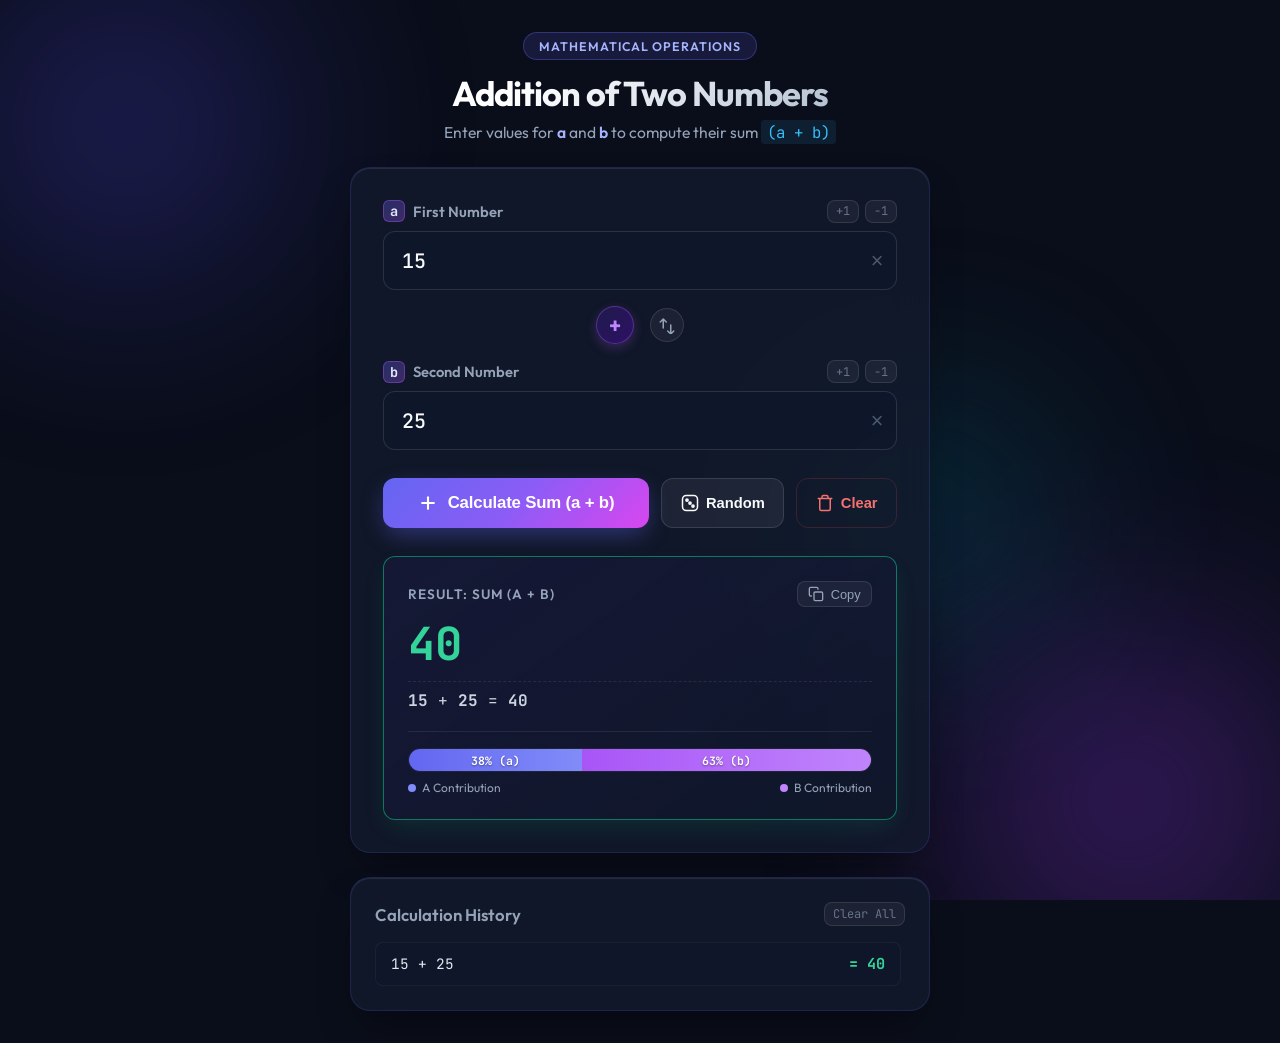
==== copyofMonday/index.html @ 7f50406e "Add A + B sum calculator with HTML, CSS, and JS" ====
<!DOCTYPE html>
<html lang="en">
<head>
    <meta charset="UTF-8">
    <meta name="viewport" content="width=device-width, initial-scale=1.0">
    <title>Sum Calculator | A + B Addition</title>
    <meta name="description" content="Modern, interactive calculator to add two numbers A and B with real-time feedback, history log, and responsive design.">
    <!-- Google Fonts -->
    <link rel="preconnect" href="https://fonts.googleapis.com">
    <link rel="preconnect" href="https://fonts.gstatic.com" crossorigin>
    <link href="https://fonts.googleapis.com/css2?family=Outfit:wght@400;500;600;700&family=JetBrains+Mono:wght@400;500;600&display=swap" rel="stylesheet">
    <link rel="stylesheet" href="style.css">
</head>
<body>
    <div class="background-glow">
        <div class="glow-orb orb-1"></div>
        <div class="glow-orb orb-2"></div>
        <div class="glow-orb orb-3"></div>
    </div>

    <main class="calculator-container">
        <header class="calculator-header">
            <div class="badge">Mathematical Operations</div>
            <h1 class="title">Addition of Two Numbers</h1>
            <p class="subtitle">Enter values for <span class="highlight">a</span> and <span class="highlight">b</span> to compute their sum <span class="formula">(a + b)</span></p>
        </header>

        <section class="card calculator-card">
            <form id="additionForm" class="inputs-grid" onsubmit="event.preventDefault();">
                <!-- Input A -->
                <div class="input-group" id="groupA">
                    <div class="input-label-row">
                        <label for="numA" class="input-label">
                            <span class="var-badge">a</span> First Number
                        </label>
                        <span class="quick-actions">
                            <button type="button" class="btn-micro" onclick="adjustValue('numA', 1)" title="Add 1">+1</button>
                            <button type="button" class="btn-micro" onclick="adjustValue('numA', -1)" title="Subtract 1">-1</button>
                        </span>
                    </div>
                    <div class="input-wrapper">
                        <input 
                            type="number" 
                            id="numA" 
                            name="numA" 
                            placeholder="Enter number a (e.g. 15)" 
                            step="any"
                            required
                            autocomplete="off"
                        >
                        <button type="button" class="btn-clear-input" onclick="clearSingleInput('numA')" aria-label="Clear a">&times;</button>
                    </div>
                </div>

                <!-- Operator Badge & Swap Button -->
                <div class="operator-divider">
                    <span class="operator-symbol" title="Addition">+</span>
                    <button type="button" class="btn-swap" id="btnSwap" title="Swap A and B" aria-label="Swap A and B">
                        <svg width="18" height="18" viewBox="0 0 24 24" fill="none" stroke="currentColor" stroke-width="2" stroke-linecap="round" stroke-linejoin="round">
                            <path d="M7 16V4m0 0L3 8m4-4l4 4m6 4v12m0 0l4-4m-4 4l-4-4"/>
                        </svg>
                    </button>
                </div>

                <!-- Input B -->
                <div class="input-group" id="groupB">
                    <div class="input-label-row">
                        <label for="numB" class="input-label">
                            <span class="var-badge">b</span> Second Number
                        </label>
                        <span class="quick-actions">
                            <button type="button" class="btn-micro" onclick="adjustValue('numB', 1)" title="Add 1">+1</button>
                            <button type="button" class="btn-micro" onclick="adjustValue('numB', -1)" title="Subtract 1">-1</button>
                        </span>
                    </div>
                    <div class="input-wrapper">
                        <input 
                            type="number" 
                            id="numB" 
                            name="numB" 
                            placeholder="Enter number b (e.g. 25)" 
                            step="any"
                            required
                            autocomplete="off"
                        >
                        <button type="button" class="btn-clear-input" onclick="clearSingleInput('numB')" aria-label="Clear b">&times;</button>
                    </div>
                </div>

                <!-- Action Controls -->
                <div class="controls-row">
                    <button type="button" class="btn-primary" id="btnCalculate">
                        <svg width="20" height="20" viewBox="0 0 24 24" fill="none" stroke="currentColor" stroke-width="2.5" stroke-linecap="round" stroke-linejoin="round">
                            <line x1="12" y1="5" x2="12" y2="19"></line>
                            <line x1="5" y1="12" x2="19" y2="12"></line>
                        </svg>
                        <span>Calculate Sum (a + b)</span>
                    </button>
                    <button type="button" class="btn-secondary" id="btnRandom" title="Generate Random Numbers">
                        <svg width="18" height="18" viewBox="0 0 24 24" fill="none" stroke="currentColor" stroke-width="2" stroke-linecap="round" stroke-linejoin="round">
                            <rect x="2" y="2" width="20" height="20" rx="5" ry="5"></rect>
                            <circle cx="8" cy="8" r="1.5" fill="currentColor"></circle>
                            <circle cx="16" cy="16" r="1.5" fill="currentColor"></circle>
                            <circle cx="12" cy="12" r="1.5" fill="currentColor"></circle>
                        </svg>
                        <span>Random</span>
                    </button>
                    <button type="button" class="btn-ghost" id="btnClear" title="Clear all inputs">
                        <svg width="18" height="18" viewBox="0 0 24 24" fill="none" stroke="currentColor" stroke-width="2" stroke-linecap="round" stroke-linejoin="round">
                            <path d="M3 6h18m-2 0v14c0 1-1 2-2 2H7c-1 0-2-1-2-2V6m3 0V4c0-1 1-2 2-2h4c1 0 2 1 2 2v2"></path>
                        </svg>
                        <span>Clear</span>
                    </button>
                </div>
            </form>

            <!-- Result Box -->
            <div class="result-section" id="resultSection">
                <div class="result-box" id="resultBox">
                    <div class="result-header">
                        <span class="result-label">Result: Sum (a + b)</span>
                        <button type="button" class="btn-copy" id="btnCopy" title="Copy result to clipboard">
                            <svg width="16" height="16" viewBox="0 0 24 24" fill="none" stroke="currentColor" stroke-width="2" stroke-linecap="round" stroke-linejoin="round">
                                <rect x="9" y="9" width="13" height="13" rx="2" ry="2"></rect>
                                <path d="M5 15H4a2 2 0 0 1-2-2V4a2 2 0 0 1 2-2h9a2 2 0 0 1 2 2v1"></path>
                            </svg>
                            <span id="copyText">Copy</span>
                        </button>
                    </div>
                    <div class="result-value-row">
                        <span class="result-value" id="resultValue">--</span>
                    </div>
                    <div class="formula-breakdown" id="formulaBreakdown">
                        <span id="formulaText">Enter values above and click Calculate</span>
                    </div>
                    
                    <!-- Proportion Visualizer -->
                    <div class="visualizer-container" id="visualizer" style="display: none;">
                        <div class="visualizer-bar">
                            <div class="bar-segment bar-a" id="barA" style="width: 50%;">
                                <span class="bar-text" id="barAText">a</span>
                            </div>
                            <div class="bar-segment bar-b" id="barB" style="width: 50%;">
                                <span class="bar-text" id="barBText">b</span>
                            </div>
                        </div>
                        <div class="visualizer-legend">
                            <span class="legend-item"><span class="legend-dot dot-a"></span> A Contribution</span>
                            <span class="legend-item"><span class="legend-dot dot-b"></span> B Contribution</span>
                        </div>
                    </div>
                </div>
            </div>

            <!-- Toast notification for copy -->
            <div class="toast" id="toast">Copied to clipboard!</div>
        </section>

        <!-- Calculation History -->
        <section class="card history-card" id="historyCard">
            <div class="history-header">
                <h2>Calculation History</h2>
                <button type="button" class="btn-micro" id="btnClearHistory">Clear All</button>
            </div>
            <ul class="history-list" id="historyList">
                <li class="history-empty">No calculations yet. Enter numbers above!</li>
            </ul>
        </section>
    </main>

    <script src="script.js"></script>
</body>
</html>
---- copyofMonday/style.css ----
/* ==========================================================================
   Base & Modern Reset
   ========================================================================== */
*, *::before, *::after {
    box-sizing: border-box;
    margin: 0;
    padding: 0;
}

:root {
    --bg-main: #0a0e1a;
    --card-bg: rgba(19, 27, 46, 0.75);
    --card-border: rgba(99, 102, 241, 0.18);
    --card-hover-border: rgba(139, 92, 246, 0.4);
    
    --primary: #6366f1;
    --primary-hover: #4f46e5;
    --primary-glow: rgba(99, 102, 241, 0.45);
    --accent-purple: #a855f7;
    --accent-cyan: #06b6d4;
    --accent-emerald: #10b981;
    --accent-amber: #f59e0b;

    --text-primary: #f8fafc;
    --text-secondary: #94a3b8;
    --text-muted: #64748b;

    --input-bg: rgba(15, 23, 42, 0.7);
    --input-border: rgba(148, 163, 184, 0.2);
    --input-focus: #6366f1;

    --font-sans: 'Outfit', -apple-system, BlinkMacSystemFont, 'Segoe UI', Roboto, sans-serif;
    --font-mono: 'JetBrains Mono', 'Fira Code', monospace;
    --radius-lg: 20px;
    --radius-md: 12px;
    --radius-sm: 8px;
    --transition-fast: 0.2s cubic-bezier(0.4, 0, 0.2, 1);
    --transition-smooth: 0.35s cubic-bezier(0.16, 1, 0.3, 1);
}

body {
    min-height: 100vh;
    background-color: var(--bg-main);
    color: var(--text-primary);
    font-family: var(--font-sans);
    display: flex;
    justify-content: center;
    align-items: center;
    padding: 2rem 1rem;
    position: relative;
    overflow-x: hidden;
}

/* Background Ambient Lighting */
.background-glow {
    position: fixed;
    top: 0;
    left: 0;
    width: 100vw;
    height: 100vh;
    pointer-events: none;
    z-index: 0;
    overflow: hidden;
}

.glow-orb {
    position: absolute;
    border-radius: 50%;
    filter: blur(100px);
    opacity: 0.45;
    animation: floatOrb 14s ease-in-out infinite alternate;
}

.orb-1 {
    width: 450px;
    height: 450px;
    background: radial-gradient(circle, #4f46e5 0%, rgba(99, 102, 241, 0) 70%);
    top: -100px;
    left: -100px;
}

.orb-2 {
    width: 500px;
    height: 500px;
    background: radial-gradient(circle, #9333ea 0%, rgba(147, 51, 234, 0) 70%);
    bottom: -150px;
    right: -100px;
    animation-delay: -5s;
}

.orb-3 {
    width: 320px;
    height: 320px;
    background: radial-gradient(circle, #0891b2 0%, rgba(6, 182, 212, 0) 70%);
    top: 40%;
    left: 60%;
    animation-delay: -9s;
}

@keyframes floatOrb {
    0% { transform: translate(0, 0) scale(1); }
    50% { transform: translate(40px, 30px) scale(1.1); }
    100% { transform: translate(-30px, 50px) scale(0.95); }
}

/* Container Layout */
.calculator-container {
    width: 100%;
    max-width: 580px;
    position: relative;
    z-index: 1;
    display: flex;
    flex-direction: column;
    gap: 1.5rem;
}

/* Header Section */
.calculator-header {
    text-align: center;
}

.badge {
    display: inline-block;
    padding: 0.35rem 0.9rem;
    font-size: 0.78rem;
    font-weight: 600;
    letter-spacing: 0.08em;
    text-transform: uppercase;
    background: rgba(99, 102, 241, 0.15);
    border: 1px solid rgba(99, 102, 241, 0.35);
    color: #a5b4fc;
    border-radius: 999px;
    margin-bottom: 0.75rem;
}

.title {
    font-size: 2.15rem;
    font-weight: 700;
    letter-spacing: -0.03em;
    background: linear-gradient(135deg, #ffffff 30%, #cbd5e1 70%, #94a3b8 100%);
    -webkit-background-clip: text;
    -webkit-text-fill-color: transparent;
    margin-bottom: 0.4rem;
}

.subtitle {
    color: var(--text-secondary);
    font-size: 0.98rem;
}

.subtitle .highlight {
    color: #a5b4fc;
    font-weight: 600;
}

.subtitle .formula {
    font-family: var(--font-mono);
    color: #38bdf8;
    background: rgba(56, 189, 248, 0.1);
    padding: 0.1rem 0.4rem;
    border-radius: 4px;
}

/* Main Cards */
.card {
    background: var(--card-bg);
    border: 1px solid var(--card-border);
    border-radius: var(--radius-lg);
    backdrop-filter: blur(20px);
    -webkit-backdrop-filter: blur(20px);
    box-shadow: 0 20px 40px -15px rgba(0, 0, 0, 0.5), 
                inset 0 1px 1px 0 rgba(255, 255, 255, 0.1);
    transition: border-color var(--transition-fast);
}

.calculator-card {
    padding: 2rem;
}

/* Input Fields */
.inputs-grid {
    display: flex;
    flex-direction: column;
    gap: 1.25rem;
}

.input-group {
    display: flex;
    flex-direction: column;
    gap: 0.5rem;
}

.input-label-row {
    display: flex;
    justify-content: space-between;
    align-items: center;
}

.input-label {
    font-size: 0.92rem;
    font-weight: 600;
    color: var(--text-secondary);
    display: flex;
    align-items: center;
    gap: 0.5rem;
}

.var-badge {
    display: inline-flex;
    align-items: center;
    justify-content: center;
    width: 22px;
    height: 22px;
    border-radius: 6px;
    background: linear-gradient(135deg, rgba(99, 102, 241, 0.3), rgba(168, 85, 247, 0.3));
    border: 1px solid rgba(168, 85, 247, 0.4);
    font-family: var(--font-mono);
    font-weight: 700;
    font-size: 0.85rem;
    color: #e0e7ff;
}

.quick-actions {
    display: flex;
    gap: 0.35rem;
}

.btn-micro {
    background: rgba(255, 255, 255, 0.05);
    border: 1px solid rgba(255, 255, 255, 0.1);
    color: var(--text-muted);
    font-size: 0.75rem;
    padding: 0.18rem 0.5rem;
    border-radius: var(--radius-sm);
    cursor: pointer;
    font-family: var(--font-mono);
    transition: all var(--transition-fast);
}

.btn-micro:hover {
    background: rgba(99, 102, 241, 0.2);
    border-color: rgba(99, 102, 241, 0.4);
    color: var(--text-primary);
}

.input-wrapper {
    position: relative;
    display: flex;
    align-items: center;
}

.input-wrapper input {
    width: 100%;
    padding: 0.95rem 2.8rem 0.95rem 1.15rem;
    background: var(--input-bg);
    border: 1.5px solid var(--input-border);
    border-radius: var(--radius-md);
    color: var(--text-primary);
    font-size: 1.25rem;
    font-family: var(--font-mono);
    font-weight: 500;
    outline: none;
    transition: all var(--transition-smooth);
}

.input-wrapper input::placeholder {
    color: rgba(148, 163, 184, 0.4);
    font-size: 0.98rem;
    font-family: var(--font-sans);
}

.input-wrapper input:focus {
    border-color: var(--input-focus);
    background: rgba(15, 23, 42, 0.9);
    box-shadow: 0 0 0 3px rgba(99, 102, 241, 0.25), 0 0 15px rgba(99, 102, 241, 0.2);
}

.btn-clear-input {
    position: absolute;
    right: 0.85rem;
    background: none;
    border: none;
    color: var(--text-muted);
    font-size: 1.35rem;
    line-height: 1;
    cursor: pointer;
    opacity: 0;
    pointer-events: none;
    transition: all var(--transition-fast);
}

.input-wrapper input:not(:placeholder-shown) + .btn-clear-input {
    opacity: 0.7;
    pointer-events: auto;
}

.btn-clear-input:hover {
    color: #ef4444;
    opacity: 1;
    transform: scale(1.15);
}

/* Divider & Swap */
.operator-divider {
    display: flex;
    align-items: center;
    justify-content: center;
    gap: 1rem;
    position: relative;
    margin: -0.25rem 0;
}

.operator-symbol {
    width: 38px;
    height: 38px;
    display: flex;
    align-items: center;
    justify-content: center;
    border-radius: 50%;
    background: linear-gradient(135deg, #1e1b4b, #2e1065);
    border: 1px solid rgba(168, 85, 247, 0.4);
    color: #c084fc;
    font-size: 1.35rem;
    font-weight: 700;
    box-shadow: 0 4px 12px rgba(168, 85, 247, 0.25);
    transition: transform var(--transition-fast);
}

.operator-symbol:hover {
    transform: rotate(90deg) scale(1.05);
}

.btn-swap {
    background: rgba(255, 255, 255, 0.05);
    border: 1px solid rgba(255, 255, 255, 0.1);
    color: var(--text-secondary);
    width: 34px;
    height: 34px;
    border-radius: 50%;
    display: flex;
    align-items: center;
    justify-content: center;
    cursor: pointer;
    transition: all var(--transition-fast);
}

.btn-swap:hover {
    background: rgba(99, 102, 241, 0.2);
    border-color: rgba(99, 102, 241, 0.4);
    color: #fff;
    transform: rotate(180deg);
}

/* Controls */
.controls-row {
    display: flex;
    gap: 0.75rem;
    margin-top: 0.5rem;
}

.btn-primary {
    flex: 1;
    display: flex;
    align-items: center;
    justify-content: center;
    gap: 0.6rem;
    padding: 0.95rem 1.5rem;
    background: linear-gradient(135deg, #6366f1 0%, #8b5cf6 50%, #d946ef 100%);
    border: none;
    border-radius: var(--radius-md);
    color: #ffffff;
    font-size: 1.05rem;
    font-weight: 600;
    letter-spacing: -0.01em;
    cursor: pointer;
    box-shadow: 0 8px 24px -4px var(--primary-glow);
    transition: all var(--transition-smooth);
    position: relative;
    overflow: hidden;
}

.btn-primary:hover {
    transform: translateY(-2px);
    box-shadow: 0 12px 28px -2px rgba(99, 102, 241, 0.6);
    filter: brightness(1.08);
}

.btn-primary:active {
    transform: translateY(0);
}

.btn-secondary, .btn-ghost {
    display: flex;
    align-items: center;
    justify-content: center;
    gap: 0.45rem;
    padding: 0.95rem 1.15rem;
    border-radius: var(--radius-md);
    font-size: 0.92rem;
    font-weight: 600;
    cursor: pointer;
    transition: all var(--transition-fast);
}

.btn-secondary {
    background: rgba(255, 255, 255, 0.06);
    border: 1px solid rgba(255, 255, 255, 0.12);
    color: var(--text-primary);
}

.btn-secondary:hover {
    background: rgba(255, 255, 255, 0.12);
    border-color: rgba(255, 255, 255, 0.25);
    transform: translateY(-2px);
}

.btn-ghost {
    background: transparent;
    border: 1px solid rgba(239, 68, 68, 0.2);
    color: #f87171;
}

.btn-ghost:hover {
    background: rgba(239, 68, 68, 0.1);
    border-color: rgba(239, 68, 68, 0.4);
    transform: translateY(-2px);
}

/* Result Section */
.result-section {
    margin-top: 1.75rem;
}

.result-box {
    background: linear-gradient(145deg, rgba(30, 27, 75, 0.4), rgba(15, 23, 42, 0.7));
    border: 1.5px solid rgba(99, 102, 241, 0.35);
    border-radius: var(--radius-md);
    padding: 1.5rem;
    position: relative;
    box-shadow: 0 10px 25px -5px rgba(0, 0, 0, 0.4);
    transition: border-color var(--transition-smooth);
}

.result-box.has-result {
    border-color: rgba(16, 185, 129, 0.6);
    box-shadow: 0 10px 25px -5px rgba(16, 185, 129, 0.15);
}

.result-header {
    display: flex;
    justify-content: space-between;
    align-items: center;
    margin-bottom: 0.75rem;
}

.result-label {
    font-size: 0.85rem;
    font-weight: 600;
    text-transform: uppercase;
    letter-spacing: 0.07em;
    color: var(--text-secondary);
}

.btn-copy {
    display: flex;
    align-items: center;
    gap: 0.4rem;
    background: rgba(255, 255, 255, 0.05);
    border: 1px solid rgba(255, 255, 255, 0.1);
    color: var(--text-secondary);
    padding: 0.25rem 0.65rem;
    border-radius: var(--radius-sm);
    font-size: 0.8rem;
    cursor: pointer;
    transition: all var(--transition-fast);
}

.btn-copy:hover {
    background: rgba(99, 102, 241, 0.2);
    border-color: var(--primary);
    color: #fff;
}

.result-value-row {
    margin-bottom: 0.75rem;
}

.result-value {
    font-size: 2.85rem;
    font-weight: 700;
    font-family: var(--font-mono);
    color: #38bdf8;
    line-height: 1.1;
    word-break: break-all;
    display: block;
    transition: transform 0.2s cubic-bezier(0.175, 0.885, 0.32, 1.275);
}

.result-box.has-result .result-value {
    color: #34d399;
}

.result-value.pulse-animation {
    animation: bounceResult 0.35s ease-out;
}

@keyframes bounceResult {
    0% { transform: scale(0.92); opacity: 0.7; }
    50% { transform: scale(1.08); }
    100% { transform: scale(1); opacity: 1; }
}

.formula-breakdown {
    font-family: var(--font-mono);
    font-size: 1rem;
    color: var(--text-muted);
    padding-top: 0.5rem;
    border-top: 1px dashed rgba(148, 163, 184, 0.15);
}

.formula-breakdown.highlighted {
    color: #cbd5e1;
}

/* Visualizer */
.visualizer-container {
    margin-top: 1.25rem;
    padding-top: 1rem;
    border-top: 1px solid rgba(255, 255, 255, 0.08);
}

.visualizer-bar {
    height: 24px;
    width: 100%;
    background: rgba(15, 23, 42, 0.8);
    border-radius: 999px;
    overflow: hidden;
    display: flex;
    box-shadow: inset 0 2px 4px rgba(0, 0, 0, 0.4);
    border: 1px solid rgba(255, 255, 255, 0.06);
}

.bar-segment {
    height: 100%;
    display: flex;
    align-items: center;
    justify-content: center;
    transition: width 0.4s cubic-bezier(0.16, 1, 0.3, 1);
    position: relative;
    overflow: hidden;
}

.bar-a {
    background: linear-gradient(90deg, #6366f1, #818cf8);
}

.bar-b {
    background: linear-gradient(90deg, #a855f7, #c084fc);
}

.bar-text {
    font-size: 0.72rem;
    font-family: var(--font-mono);
    font-weight: 700;
    color: #ffffff;
    white-space: nowrap;
    padding: 0 0.4rem;
    text-shadow: 0 1px 2px rgba(0, 0, 0, 0.4);
}

.visualizer-legend {
    display: flex;
    justify-content: space-between;
    margin-top: 0.5rem;
    font-size: 0.75rem;
    color: var(--text-secondary);
}

.legend-item {
    display: flex;
    align-items: center;
    gap: 0.4rem;
}

.legend-dot {
    width: 8px;
    height: 8px;
    border-radius: 50%;
}

.dot-a { background: #818cf8; }
.dot-b { background: #c084fc; }

/* History Card */
.history-card {
    padding: 1.5rem;
}

.history-header {
    display: flex;
    justify-content: space-between;
    align-items: center;
    margin-bottom: 1rem;
}

.history-header h2 {
    font-size: 1.05rem;
    font-weight: 600;
    color: var(--text-secondary);
}

.history-list {
    list-style: none;
    display: flex;
    flex-direction: column;
    gap: 0.6rem;
    max-height: 220px;
    overflow-y: auto;
    padding-right: 0.25rem;
}

.history-list::-webkit-scrollbar {
    width: 5px;
}

.history-list::-webkit-scrollbar-thumb {
    background: rgba(148, 163, 184, 0.2);
    border-radius: 10px;
}

.history-item {
    display: flex;
    justify-content: space-between;
    align-items: center;
    padding: 0.65rem 0.95rem;
    background: rgba(15, 23, 42, 0.5);
    border: 1px solid rgba(255, 255, 255, 0.05);
    border-radius: var(--radius-sm);
    cursor: pointer;
    transition: all var(--transition-fast);
}

.history-item:hover {
    background: rgba(99, 102, 241, 0.15);
    border-color: rgba(99, 102, 241, 0.3);
    transform: translateX(4px);
}

.history-expr {
    font-family: var(--font-mono);
    font-size: 0.9rem;
    color: #e2e8f0;
}

.history-result {
    font-family: var(--font-mono);
    font-size: 0.95rem;
    font-weight: 700;
    color: #34d399;
}

.history-empty {
    text-align: center;
    color: var(--text-muted);
    font-size: 0.88rem;
    padding: 1.5rem 0;
}

/* Toast Message */
.toast {
    position: fixed;
    bottom: 2rem;
    left: 50%;
    transform: translateX(-50%) translateY(100px);
    background: #10b981;
    color: #ffffff;
    padding: 0.65rem 1.4rem;
    border-radius: 999px;
    font-size: 0.88rem;
    font-weight: 600;
    box-shadow: 0 10px 25px rgba(16, 185, 129, 0.4);
    opacity: 0;
    transition: all 0.3s cubic-bezier(0.16, 1, 0.3, 1);
    z-index: 1000;
    pointer-events: none;
}

.toast.show {
    transform: translateX(-50%) translateY(0);
    opacity: 1;
}

/* Responsive adjustments */
@media (max-width: 520px) {
    body {
        padding: 1rem 0.75rem;
    }
    .calculator-card {
        padding: 1.25rem;
    }
    .title {
        font-size: 1.75rem;
    }
    .controls-row {
        flex-wrap: wrap;
    }
    .btn-primary {
        width: 100%;
        order: 1;
    }
    .btn-secondary {
        flex: 1;
        order: 2;
    }
    .btn-ghost {
        flex: 1;
        order: 3;
    }
    .result-value {
        font-size: 2.2rem;
    }
}
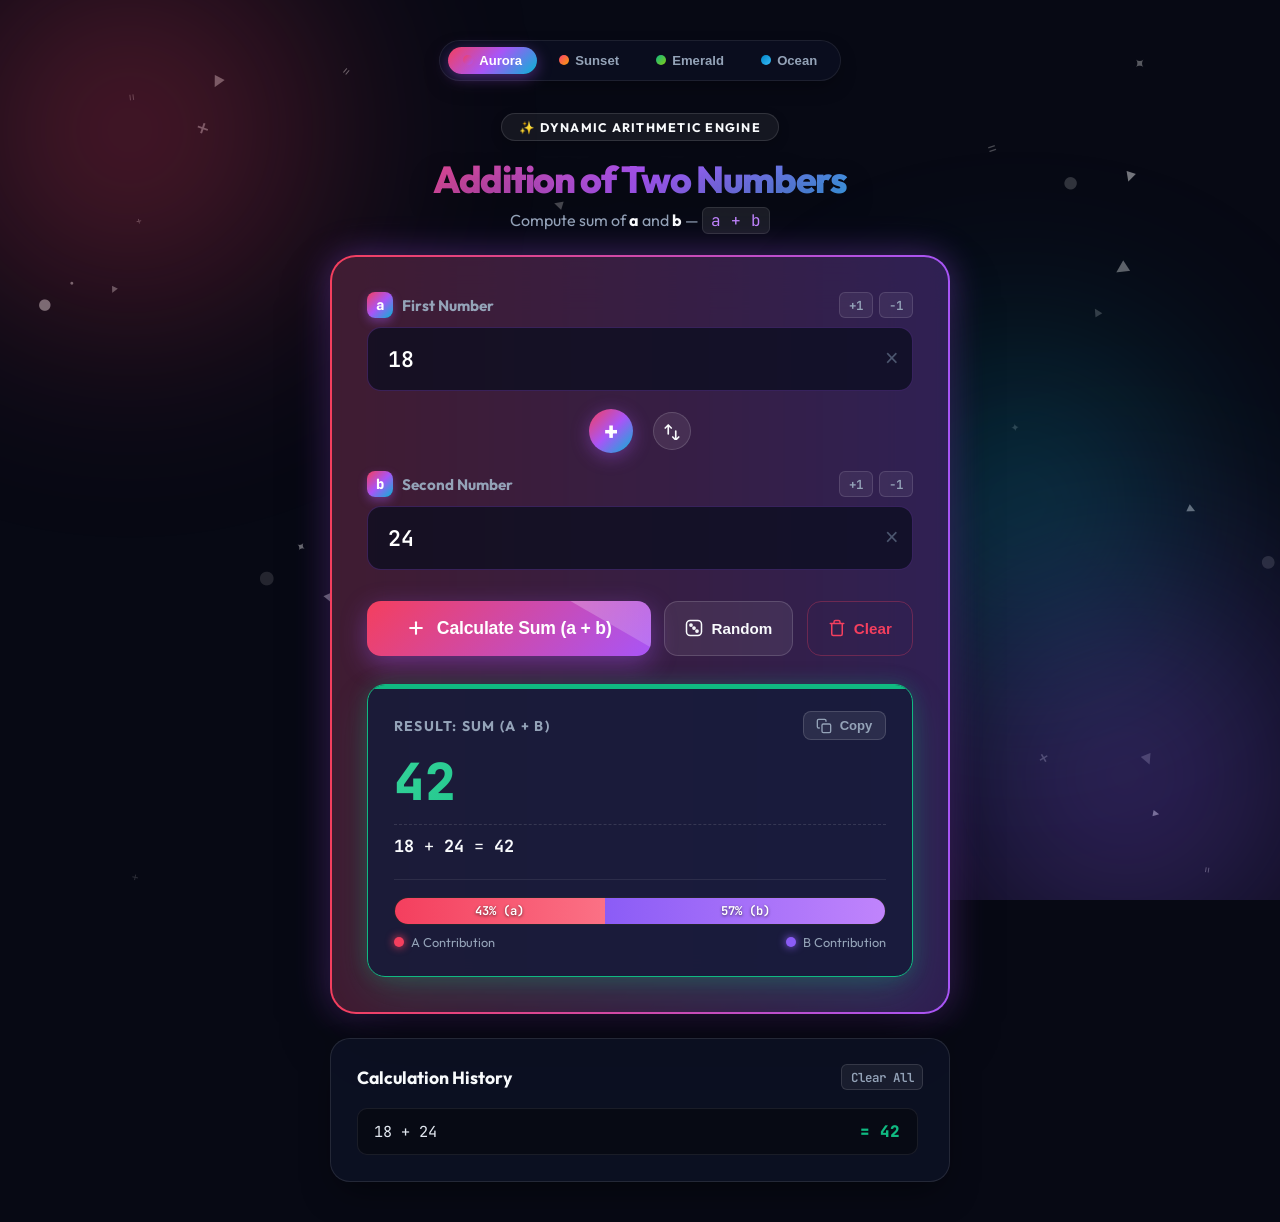
==== commit f416ffc3: "Add vibrant themes (Aurora, Sunset, Emerald, Ocean) and dynamic animations" ====
--- a/copyofMonday/index.html
+++ b/copyofMonday/index.html
@@ -1,17 +1,21 @@
 <!DOCTYPE html>
-<html lang="en">
+<html lang="en" data-theme="aurora">
 <head>
     <meta charset="UTF-8">
     <meta name="viewport" content="width=device-width, initial-scale=1.0">
     <title>Sum Calculator | A + B Addition</title>
-    <meta name="description" content="Modern, interactive calculator to add two numbers A and B with real-time feedback, history log, and responsive design.">
+    <meta name="description" content="Animated interactive calculator to add two numbers A and B with dynamic themes, real-time feedback, and particle effects.">
     <!-- Google Fonts -->
     <link rel="preconnect" href="https://fonts.googleapis.com">
     <link rel="preconnect" href="https://fonts.gstatic.com" crossorigin>
-    <link href="https://fonts.googleapis.com/css2?family=Outfit:wght@400;500;600;700&family=JetBrains+Mono:wght@400;500;600&display=swap" rel="stylesheet">
+    <link href="https://fonts.googleapis.com/css2?family=Outfit:wght@400;500;600;700;800&family=JetBrains+Mono:wght@400;500;600;700;800&display=swap" rel="stylesheet">
     <link rel="stylesheet" href="style.css">
 </head>
 <body>
+    <!-- Interactive Background Particle Canvas -->
+    <canvas id="particleCanvas"></canvas>
+
+    <!-- Animated Ambient Lighting Orbs -->
     <div class="background-glow">
         <div class="glow-orb orb-1"></div>
         <div class="glow-orb orb-2"></div>
@@ -19,145 +23,164 @@
     </div>
 
     <main class="calculator-container">
+        <!-- Interactive Theme Selector -->
+        <nav class="theme-selector-bar" aria-label="Color Theme Selection">
+            <button type="button" class="theme-btn active" data-set-theme="aurora">
+                <span class="theme-color-dot dot-aurora"></span> Aurora
+            </button>
+            <button type="button" class="theme-btn" data-set-theme="sunset">
+                <span class="theme-color-dot dot-sunset"></span> Sunset
+            </button>
+            <button type="button" class="theme-btn" data-set-theme="emerald">
+                <span class="theme-color-dot dot-emerald"></span> Emerald
+            </button>
+            <button type="button" class="theme-btn" data-set-theme="ocean">
+                <span class="theme-color-dot dot-ocean"></span> Ocean
+            </button>
+        </nav>
+
         <header class="calculator-header">
-            <div class="badge">Mathematical Operations</div>
+            <div class="badge">✨ Dynamic Arithmetic Engine</div>
             <h1 class="title">Addition of Two Numbers</h1>
-            <p class="subtitle">Enter values for <span class="highlight">a</span> and <span class="highlight">b</span> to compute their sum <span class="formula">(a + b)</span></p>
+            <p class="subtitle">Compute sum of <span class="highlight">a</span> and <span class="highlight">b</span> &mdash; <span class="formula">a + b</span></p>
         </header>
 
-        <section class="card calculator-card">
-            <form id="additionForm" class="inputs-grid" onsubmit="event.preventDefault();">
-                <!-- Input A -->
-                <div class="input-group" id="groupA">
-                    <div class="input-label-row">
-                        <label for="numA" class="input-label">
-                            <span class="var-badge">a</span> First Number
-                        </label>
-                        <span class="quick-actions">
-                            <button type="button" class="btn-micro" onclick="adjustValue('numA', 1)" title="Add 1">+1</button>
-                            <button type="button" class="btn-micro" onclick="adjustValue('numA', -1)" title="Subtract 1">-1</button>
-                        </span>
+        <!-- Animated Rainbow/Gradient Border Container -->
+        <div class="card-wrapper-animated">
+            <section class="card calculator-card">
+                <form id="additionForm" class="inputs-grid" onsubmit="event.preventDefault();">
+                    <!-- Input A -->
+                    <div class="input-group" id="groupA">
+                        <div class="input-label-row">
+                            <label for="numA" class="input-label">
+                                <span class="var-badge">a</span> First Number
+                            </label>
+                            <span class="quick-actions">
+                                <button type="button" class="btn-micro" onclick="adjustValue('numA', 1)" title="Add 1">+1</button>
+                                <button type="button" class="btn-micro" onclick="adjustValue('numA', -1)" title="Subtract 1">-1</button>
+                            </span>
+                        </div>
+                        <div class="input-wrapper">
+                            <input 
+                                type="number" 
+                                id="numA" 
+                                name="numA" 
+                                placeholder="Enter number a (e.g. 15)" 
+                                step="any"
+                                required
+                                autocomplete="off"
+                            >
+                            <button type="button" class="btn-clear-input" onclick="clearSingleInput('numA')" aria-label="Clear a">&times;</button>
+                        </div>
                     </div>
-                    <div class="input-wrapper">
-                        <input 
-                            type="number" 
-                            id="numA" 
-                            name="numA" 
-                            placeholder="Enter number a (e.g. 15)" 
-                            step="any"
-                            required
-                            autocomplete="off"
-                        >
-                        <button type="button" class="btn-clear-input" onclick="clearSingleInput('numA')" aria-label="Clear a">&times;</button>
+
+                    <!-- Operator Badge & Swap Button -->
+                    <div class="operator-divider">
+                        <span class="operator-symbol" id="operatorBtn" title="Click to pulse addition">+</span >
+                        <button type="button" class="btn-swap" id="btnSwap" title="Swap values of A and B" aria-label="Swap A and B">
+                            <svg width="18" height="18" viewBox="0 0 24 24" fill="none" stroke="currentColor" stroke-width="2.2" stroke-linecap="round" stroke-linejoin="round">
+                                <path d="M7 16V4m0 0L3 8m4-4l4 4m6 4v12m0 0l4-4m-4 4l-4-4"/>
+                            </svg>
+                        </button>
+                    </div>
+
+                    <!-- Input B -->
+                    <div class="input-group" id="groupB">
+                        <div class="input-label-row">
+                            <label for="numB" class="input-label">
+                                <span class="var-badge var-badge-b">b</span> Second Number
+                            </label>
+                            <span class="quick-actions">
+                                <button type="button" class="btn-micro" onclick="adjustValue('numB', 1)" title="Add 1">+1</button>
+                                <button type="button" class="btn-micro" onclick="adjustValue('numB', -1)" title="Subtract 1">-1</button>
+                            </span>
+                        </div>
+                        <div class="input-wrapper">
+                            <input 
+                                type="number" 
+                                id="numB" 
+                                name="numB" 
+                                placeholder="Enter number b (e.g. 25)" 
+                                step="any"
+                                required
+                                autocomplete="off"
+                            >
+                            <button type="button" class="btn-clear-input" onclick="clearSingleInput('numB')" aria-label="Clear b">&times;</button>
+                        </div>
+                    </div>
+
+                    <!-- Action Controls -->
+                    <div class="controls-row">
+                        <button type="button" class="btn-primary" id="btnCalculate">
+                            <svg width="20" height="20" viewBox="0 0 24 24" fill="none" stroke="currentColor" stroke-width="2.5" stroke-linecap="round" stroke-linejoin="round">
+                                <line x1="12" y1="5" x2="12" y2="19"></line>
+                                <line x1="5" y1="12" x2="19" y2="12"></line>
+                            </svg>
+                            <span>Calculate Sum (a + b)</span>
+                        </button>
+                        <button type="button" class="btn-secondary" id="btnRandom" title="Generate Random Numbers">
+                            <svg width="18" height="18" viewBox="0 0 24 24" fill="none" stroke="currentColor" stroke-width="2" stroke-linecap="round" stroke-linejoin="round">
+                                <rect x="2" y="2" width="20" height="20" rx="5" ry="5"></rect>
+                                <circle cx="8" cy="8" r="1.5" fill="currentColor"></circle>
+                                <circle cx="16" cy="16" r="1.5" fill="currentColor"></circle>
+                                <circle cx="12" cy="12" r="1.5" fill="currentColor"></circle>
+                            </svg>
+                            <span>Random</span>
+                        </button>
+                        <button type="button" class="btn-ghost" id="btnClear" title="Clear all inputs">
+                            <svg width="18" height="18" viewBox="0 0 24 24" fill="none" stroke="currentColor" stroke-width="2" stroke-linecap="round" stroke-linejoin="round">
+                                <path d="M3 6h18m-2 0v14c0 1-1 2-2 2H7c-1 0-2-1-2-2V6m3 0V4c0-1 1-2 2-2h4c1 0 2 1 2 2v2"></path>
+                            </svg>
+                            <span>Clear</span>
+                        </button>
+                    </div>
+                </form>
+
+                <!-- Result Card -->
+                <div class="result-section" id="resultSection">
+                    <div class="result-box" id="resultBox">
+                        <div class="result-header">
+                            <span class="result-label">Result: Sum (a + b)</span>
+                            <button type="button" class="btn-copy" id="btnCopy" title="Copy result to clipboard">
+                                <svg width="16" height="16" viewBox="0 0 24 24" fill="none" stroke="currentColor" stroke-width="2" stroke-linecap="round" stroke-linejoin="round">
+                                    <rect x="9" y="9" width="13" height="13" rx="2" ry="2"></rect>
+                                    <path d="M5 15H4a2 2 0 0 1-2-2V4a2 2 0 0 1 2-2h9a2 2 0 0 1 2 2v1"></path>
+                                </svg>
+                                <span id="copyText">Copy</span>
+                            </button>
+                        </div>
+                        <div class="result-value-row">
+                            <span class="result-value" id="resultValue">--</span>
+                        </div>
+                        <div class="formula-breakdown" id="formulaBreakdown">
+                            <span id="formulaText">Enter values above and click Calculate</span>
+                        </div>
+                        
+                        <!-- Proportion Visualizer -->
+                        <div class="visualizer-container" id="visualizer" style="display: none;">
+                            <div class="visualizer-bar">
+                                <div class="bar-segment bar-a" id="barA" style="width: 50%;">
+                                    <span class="bar-text" id="barAText">a</span>
+                                </div>
+                                <div class="bar-segment bar-b" id="barB" style="width: 50%;">
+                                    <span class="bar-text" id="barBText">b</span>
+                                </div>
+                            </div>
+                            <div class="visualizer-legend">
+                                <span class="legend-item"><span class="legend-dot dot-a"></span> A Contribution</span>
+                                <span class="legend-item"><span class="legend-dot dot-b"></span> B Contribution</span>
+                            </div>
+                        </div>
                     </div>
                 </div>
 
-                <!-- Operator Badge & Swap Button -->
-                <div class="operator-divider">
-                    <span class="operator-symbol" title="Addition">+</span>
-                    <button type="button" class="btn-swap" id="btnSwap" title="Swap A and B" aria-label="Swap A and B">
-                        <svg width="18" height="18" viewBox="0 0 24 24" fill="none" stroke="currentColor" stroke-width="2" stroke-linecap="round" stroke-linejoin="round">
-                            <path d="M7 16V4m0 0L3 8m4-4l4 4m6 4v12m0 0l4-4m-4 4l-4-4"/>
-                        </svg>
-                    </button>
-                </div>
-
-                <!-- Input B -->
-                <div class="input-group" id="groupB">
-                    <div class="input-label-row">
-                        <label for="numB" class="input-label">
-                            <span class="var-badge">b</span> Second Number
-                        </label>
-                        <span class="quick-actions">
-                            <button type="button" class="btn-micro" onclick="adjustValue('numB', 1)" title="Add 1">+1</button>
-                            <button type="button" class="btn-micro" onclick="adjustValue('numB', -1)" title="Subtract 1">-1</button>
-                        </span>
-                    </div>
-                    <div class="input-wrapper">
-                        <input 
-                            type="number" 
-                            id="numB" 
-                            name="numB" 
-                            placeholder="Enter number b (e.g. 25)" 
-                            step="any"
-                            required
-                            autocomplete="off"
-                        >
-                        <button type="button" class="btn-clear-input" onclick="clearSingleInput('numB')" aria-label="Clear b">&times;</button>
-                    </div>
-                </div>
-
-                <!-- Action Controls -->
-                <div class="controls-row">
-                    <button type="button" class="btn-primary" id="btnCalculate">
-                        <svg width="20" height="20" viewBox="0 0 24 24" fill="none" stroke="currentColor" stroke-width="2.5" stroke-linecap="round" stroke-linejoin="round">
-                            <line x1="12" y1="5" x2="12" y2="19"></line>
-                            <line x1="5" y1="12" x2="19" y2="12"></line>
-                        </svg>
-                        <span>Calculate Sum (a + b)</span>
-                    </button>
-                    <button type="button" class="btn-secondary" id="btnRandom" title="Generate Random Numbers">
-                        <svg width="18" height="18" viewBox="0 0 24 24" fill="none" stroke="currentColor" stroke-width="2" stroke-linecap="round" stroke-linejoin="round">
-                            <rect x="2" y="2" width="20" height="20" rx="5" ry="5"></rect>
-                            <circle cx="8" cy="8" r="1.5" fill="currentColor"></circle>
-                            <circle cx="16" cy="16" r="1.5" fill="currentColor"></circle>
-                            <circle cx="12" cy="12" r="1.5" fill="currentColor"></circle>
-                        </svg>
-                        <span>Random</span>
-                    </button>
-                    <button type="button" class="btn-ghost" id="btnClear" title="Clear all inputs">
-                        <svg width="18" height="18" viewBox="0 0 24 24" fill="none" stroke="currentColor" stroke-width="2" stroke-linecap="round" stroke-linejoin="round">
-                            <path d="M3 6h18m-2 0v14c0 1-1 2-2 2H7c-1 0-2-1-2-2V6m3 0V4c0-1 1-2 2-2h4c1 0 2 1 2 2v2"></path>
-                        </svg>
-                        <span>Clear</span>
-                    </button>
-                </div>
-            </form>
-
-            <!-- Result Box -->
-            <div class="result-section" id="resultSection">
-                <div class="result-box" id="resultBox">
-                    <div class="result-header">
-                        <span class="result-label">Result: Sum (a + b)</span>
-                        <button type="button" class="btn-copy" id="btnCopy" title="Copy result to clipboard">
-                            <svg width="16" height="16" viewBox="0 0 24 24" fill="none" stroke="currentColor" stroke-width="2" stroke-linecap="round" stroke-linejoin="round">
-                                <rect x="9" y="9" width="13" height="13" rx="2" ry="2"></rect>
-                                <path d="M5 15H4a2 2 0 0 1-2-2V4a2 2 0 0 1 2-2h9a2 2 0 0 1 2 2v1"></path>
-                            </svg>
-                            <span id="copyText">Copy</span>
-                        </button>
-                    </div>
-                    <div class="result-value-row">
-                        <span class="result-value" id="resultValue">--</span>
-                    </div>
-                    <div class="formula-breakdown" id="formulaBreakdown">
-                        <span id="formulaText">Enter values above and click Calculate</span>
-                    </div>
-                    
-                    <!-- Proportion Visualizer -->
-                    <div class="visualizer-container" id="visualizer" style="display: none;">
-                        <div class="visualizer-bar">
-                            <div class="bar-segment bar-a" id="barA" style="width: 50%;">
-                                <span class="bar-text" id="barAText">a</span>
-                            </div>
-                            <div class="bar-segment bar-b" id="barB" style="width: 50%;">
-                                <span class="bar-text" id="barBText">b</span>
-                            </div>
-                        </div>
-                        <div class="visualizer-legend">
-                            <span class="legend-item"><span class="legend-dot dot-a"></span> A Contribution</span>
-                            <span class="legend-item"><span class="legend-dot dot-b"></span> B Contribution</span>
-                        </div>
-                    </div>
-                </div>
-            </div>
-
-            <!-- Toast notification for copy -->
-            <div class="toast" id="toast">Copied to clipboard!</div>
-        </section>
+                <!-- Toast notification -->
+                <div class="toast" id="toast">Copied to clipboard!</div>
+            </section>
+        </div>
 
         <!-- Calculation History -->
-        <section class="card history-card" id="historyCard">
+        <section class="history-card" id="historyCard">
             <div class="history-header">
                 <h2>Calculation History</h2>
                 <button type="button" class="btn-micro" id="btnClearHistory">Clear All</button>
--- a/copyofMonday/style.css
+++ b/copyofMonday/style.css
@@ -1,5 +1,5 @@
 /* ==========================================================================
-   Base & Modern Reset
+   Advanced Multi-Theme & Animated Stylesheet for Sum Calculator
    ========================================================================== */
 *, *::before, *::after {
     box-sizing: border-box;
@@ -7,51 +7,145 @@
     padding: 0;
 }
 
-:root {
-    --bg-main: #0a0e1a;
-    --card-bg: rgba(19, 27, 46, 0.75);
-    --card-border: rgba(99, 102, 241, 0.18);
-    --card-hover-border: rgba(139, 92, 246, 0.4);
-    
-    --primary: #6366f1;
-    --primary-hover: #4f46e5;
-    --primary-glow: rgba(99, 102, 241, 0.45);
-    --accent-purple: #a855f7;
+/* ==========================================================================
+   Color Schemes & CSS Custom Properties
+   ========================================================================== */
+:root, [data-theme="aurora"] {
+    --bg-main: #070914;
+    --bg-surface: rgba(14, 18, 38, 0.78);
+    --bg-surface-elevated: rgba(22, 28, 58, 0.85);
+    
+    --primary-grad: linear-gradient(135deg, #f43f5e 0%, #a855f7 50%, #06b6d4 100%);
+    --card-border-grad: linear-gradient(90deg, #f43f5e, #a855f7, #06b6d4, #f43f5e);
+    --primary: #a855f7;
+    --primary-light: #c084fc;
+    --accent-pink: #f43f5e;
     --accent-cyan: #06b6d4;
-    --accent-emerald: #10b981;
-    --accent-amber: #f59e0b;
-
-    --text-primary: #f8fafc;
-    --text-secondary: #94a3b8;
-    --text-muted: #64748b;
-
-    --input-bg: rgba(15, 23, 42, 0.7);
-    --input-border: rgba(148, 163, 184, 0.2);
-    --input-focus: #6366f1;
-
-    --font-sans: 'Outfit', -apple-system, BlinkMacSystemFont, 'Segoe UI', Roboto, sans-serif;
-    --font-mono: 'JetBrains Mono', 'Fira Code', monospace;
-    --radius-lg: 20px;
-    --radius-md: 12px;
-    --radius-sm: 8px;
-    --transition-fast: 0.2s cubic-bezier(0.4, 0, 0.2, 1);
-    --transition-smooth: 0.35s cubic-bezier(0.16, 1, 0.3, 1);
-}
-
+    --accent-success: #10b981;
+    
+    --text-main: #f8fafc;
+    --text-muted: #94a3b8;
+    --text-dim: #64748b;
+
+    --input-bg: rgba(10, 14, 30, 0.75);
+    --input-border: rgba(168, 85, 247, 0.25);
+    --input-focus: #c084fc;
+    --glow-color: rgba(168, 85, 247, 0.4);
+    
+    --orb-1: radial-gradient(circle, #f43f5e 0%, rgba(244, 63, 94, 0) 70%);
+    --orb-2: radial-gradient(circle, #8b5cf6 0%, rgba(139, 92, 246, 0) 70%);
+    --orb-3: radial-gradient(circle, #06b6d4 0%, rgba(6, 182, 212, 0) 70%);
+}
+
+[data-theme="sunset"] {
+    --bg-main: #0f0a14;
+    --bg-surface: rgba(28, 16, 36, 0.78);
+    --bg-surface-elevated: rgba(42, 24, 54, 0.85);
+    
+    --primary-grad: linear-gradient(135deg, #ff416c 0%, #ff4b2b 40%, #f59e0b 100%);
+    --card-border-grad: linear-gradient(90deg, #ff416c, #ff4b2b, #f59e0b, #ff416c);
+    --primary: #ff4b2b;
+    --primary-light: #fb7185;
+    --accent-pink: #ff416c;
+    --accent-cyan: #f59e0b;
+    --accent-success: #10b981;
+    
+    --text-main: #fff5f5;
+    --text-muted: #d4a373;
+    --text-dim: #8c6a58;
+
+    --input-bg: rgba(22, 12, 30, 0.75);
+    --input-border: rgba(255, 75, 43, 0.3);
+    --input-focus: #fb7185;
+    --glow-color: rgba(255, 75, 43, 0.45);
+    
+    --orb-1: radial-gradient(circle, #ff416c 0%, rgba(255, 65, 108, 0) 70%);
+    --orb-2: radial-gradient(circle, #ff4b2b 0%, rgba(255, 75, 43, 0) 70%);
+    --orb-3: radial-gradient(circle, #f59e0b 0%, rgba(245, 158, 11, 0) 70%);
+}
+
+[data-theme="emerald"] {
+    --bg-main: #040f0c;
+    --bg-surface: rgba(8, 28, 22, 0.8);
+    --bg-surface-elevated: rgba(12, 42, 33, 0.85);
+    
+    --primary-grad: linear-gradient(135deg, #10b981 0%, #06b6d4 50%, #84cc16 100%);
+    --card-border-grad: linear-gradient(90deg, #10b981, #06b6d4, #84cc16, #10b981);
+    --primary: #10b981;
+    --primary-light: #34d399;
+    --accent-pink: #84cc16;
+    --accent-cyan: #06b6d4;
+    --accent-success: #34d399;
+    
+    --text-main: #f0fdf4;
+    --text-muted: #86efac;
+    --text-dim: #4ade80;
+
+    --input-bg: rgba(5, 20, 16, 0.75);
+    --input-border: rgba(16, 185, 129, 0.3);
+    --input-focus: #34d399;
+    --glow-color: rgba(16, 185, 129, 0.4);
+    
+    --orb-1: radial-gradient(circle, #10b981 0%, rgba(16, 185, 129, 0) 70%);
+    --orb-2: radial-gradient(circle, #06b6d4 0%, rgba(6, 182, 212, 0) 70%);
+    --orb-3: radial-gradient(circle, #84cc16 0%, rgba(132, 204, 22, 0) 70%);
+}
+
+[data-theme="ocean"] {
+    --bg-main: #030a17;
+    --bg-surface: rgba(8, 24, 48, 0.8);
+    --bg-surface-elevated: rgba(12, 36, 72, 0.85);
+    
+    --primary-grad: linear-gradient(135deg, #0284c7 0%, #38bdf8 50%, #6366f1 100%);
+    --card-border-grad: linear-gradient(90deg, #0284c7, #38bdf8, #6366f1, #0284c7);
+    --primary: #38bdf8;
+    --primary-light: #7dd3fc;
+    --accent-pink: #6366f1;
+    --accent-cyan: #38bdf8;
+    --accent-success: #10b981;
+    
+    --text-main: #f0f9ff;
+    --text-muted: #93c5fd;
+    --text-dim: #60a5fa;
+
+    --input-bg: rgba(4, 16, 36, 0.75);
+    --input-border: rgba(56, 189, 248, 0.3);
+    --input-focus: #7dd3fc;
+    --glow-color: rgba(56, 189, 248, 0.4);
+    
+    --orb-1: radial-gradient(circle, #0284c7 0%, rgba(2, 132, 199, 0) 70%);
+    --orb-2: radial-gradient(circle, #38bdf8 0%, rgba(56, 189, 248, 0) 70%);
+    --orb-3: radial-gradient(circle, #6366f1 0%, rgba(99, 102, 241, 0) 70%);
+}
+
+/* ==========================================================================
+   Base Layout & Canvas
+   ========================================================================== */
 body {
     min-height: 100vh;
     background-color: var(--bg-main);
-    color: var(--text-primary);
-    font-family: var(--font-sans);
+    color: var(--text-main);
+    font-family: 'Outfit', -apple-system, BlinkMacSystemFont, sans-serif;
     display: flex;
     justify-content: center;
     align-items: center;
-    padding: 2rem 1rem;
+    padding: 2.5rem 1rem;
     position: relative;
     overflow-x: hidden;
-}
-
-/* Background Ambient Lighting */
+    transition: background-color 0.6s ease;
+}
+
+#particleCanvas {
+    position: fixed;
+    top: 0;
+    left: 0;
+    width: 100vw;
+    height: 100vh;
+    pointer-events: none;
+    z-index: 0;
+}
+
+/* Dynamic Ambient Glow Orbs */
 .background-glow {
     position: fixed;
     top: 0;
@@ -66,52 +160,116 @@
 .glow-orb {
     position: absolute;
     border-radius: 50%;
-    filter: blur(100px);
-    opacity: 0.45;
-    animation: floatOrb 14s ease-in-out infinite alternate;
+    filter: blur(110px);
+    opacity: 0.5;
+    animation: floatOrb 15s ease-in-out infinite alternate;
+    transition: background 0.8s ease;
 }
 
 .orb-1 {
-    width: 450px;
-    height: 450px;
-    background: radial-gradient(circle, #4f46e5 0%, rgba(99, 102, 241, 0) 70%);
-    top: -100px;
-    left: -100px;
-}
-
-.orb-2 {
     width: 500px;
     height: 500px;
-    background: radial-gradient(circle, #9333ea 0%, rgba(147, 51, 234, 0) 70%);
+    background: var(--orb-1);
+    top: -120px;
+    left: -120px;
+}
+
+.orb-2 {
+    width: 550px;
+    height: 550px;
+    background: var(--orb-2);
     bottom: -150px;
-    right: -100px;
-    animation-delay: -5s;
+    right: -120px;
+    animation-delay: -6s;
 }
 
 .orb-3 {
-    width: 320px;
-    height: 320px;
-    background: radial-gradient(circle, #0891b2 0%, rgba(6, 182, 212, 0) 70%);
-    top: 40%;
-    left: 60%;
-    animation-delay: -9s;
+    width: 380px;
+    height: 380px;
+    background: var(--orb-3);
+    top: 35%;
+    left: 65%;
+    animation-delay: -10s;
 }
 
 @keyframes floatOrb {
-    0% { transform: translate(0, 0) scale(1); }
-    50% { transform: translate(40px, 30px) scale(1.1); }
-    100% { transform: translate(-30px, 50px) scale(0.95); }
-}
-
-/* Container Layout */
+    0% { transform: translate(0, 0) scale(1) rotate(0deg); }
+    50% { transform: translate(60px, 40px) scale(1.15) rotate(90deg); }
+    100% { transform: translate(-40px, 70px) scale(0.9) rotate(180deg); }
+}
+
+/* Main Container */
 .calculator-container {
     width: 100%;
-    max-width: 580px;
+    max-width: 620px;
     position: relative;
-    z-index: 1;
+    z-index: 2;
     display: flex;
     flex-direction: column;
     gap: 1.5rem;
+    animation: fadeInContainer 0.8s cubic-bezier(0.16, 1, 0.3, 1) forwards;
+}
+
+@keyframes fadeInContainer {
+    from { opacity: 0; transform: translateY(24px) scale(0.98); }
+    to { opacity: 1; transform: translateY(0) scale(1); }
+}
+
+/* ==========================================================================
+   Theme Switcher Bar
+   ========================================================================== */
+.theme-selector-bar {
+    display: flex;
+    justify-content: center;
+    align-items: center;
+    gap: 0.5rem;
+    background: rgba(14, 18, 38, 0.6);
+    backdrop-filter: blur(12px);
+    -webkit-backdrop-filter: blur(12px);
+    border: 1px solid rgba(255, 255, 255, 0.08);
+    border-radius: 999px;
+    padding: 0.35rem 0.5rem;
+    margin: 0 auto 0.5rem auto;
+    width: fit-content;
+    box-shadow: 0 8px 20px -5px rgba(0, 0, 0, 0.4);
+}
+
+.theme-btn {
+    border: none;
+    background: transparent;
+    color: var(--text-muted);
+    font-size: 0.82rem;
+    font-weight: 600;
+    padding: 0.4rem 0.9rem;
+    border-radius: 999px;
+    cursor: pointer;
+    display: flex;
+    align-items: center;
+    gap: 0.4rem;
+    transition: all 0.25s cubic-bezier(0.4, 0, 0.2, 1);
+}
+
+.theme-color-dot {
+    width: 10px;
+    height: 10px;
+    border-radius: 50%;
+    display: inline-block;
+}
+
+.dot-aurora { background: linear-gradient(135deg, #f43f5e, #a855f7); }
+.dot-sunset { background: linear-gradient(135deg, #ff416c, #f59e0b); }
+.dot-emerald { background: linear-gradient(135deg, #10b981, #84cc16); }
+.dot-ocean { background: linear-gradient(135deg, #0284c7, #38bdf8); }
+
+.theme-btn:hover {
+    color: #fff;
+    transform: translateY(-1px);
+}
+
+.theme-btn.active {
+    background: var(--primary-grad);
+    color: #ffffff;
+    box-shadow: 0 4px 15px var(--glow-color);
 }
 
 /* Header Section */
@@ -120,74 +278,99 @@
 }
 
 .badge {
-    display: inline-block;
-    padding: 0.35rem 0.9rem;
+    display: inline-flex;
+    align-items: center;
+    gap: 0.4rem;
+    padding: 0.35rem 1.1rem;
     font-size: 0.78rem;
-    font-weight: 600;
-    letter-spacing: 0.08em;
+    font-weight: 700;
+    letter-spacing: 0.1em;
     text-transform: uppercase;
-    background: rgba(99, 102, 241, 0.15);
-    border: 1px solid rgba(99, 102, 241, 0.35);
-    color: #a5b4fc;
+    background: rgba(255, 255, 255, 0.06);
+    border: 1px solid rgba(255, 255, 255, 0.12);
+    color: var(--text-main);
     border-radius: 999px;
-    margin-bottom: 0.75rem;
+    margin-bottom: 0.85rem;
+    box-shadow: 0 4px 12px rgba(0, 0, 0, 0.2);
+    animation: badgePulse 3s infinite ease-in-out;
+}
+
+@keyframes badgePulse {
+    0%, 100% { border-color: rgba(255, 255, 255, 0.15); box-shadow: 0 0 10px transparent; }
+    50% { border-color: var(--primary-light); box-shadow: 0 0 15px var(--glow-color); }
 }
 
 .title {
-    font-size: 2.15rem;
-    font-weight: 700;
-    letter-spacing: -0.03em;
-    background: linear-gradient(135deg, #ffffff 30%, #cbd5e1 70%, #94a3b8 100%);
+    font-size: 2.35rem;
+    font-weight: 800;
+    letter-spacing: -0.035em;
+    background: var(--primary-grad);
     -webkit-background-clip: text;
     -webkit-text-fill-color: transparent;
-    margin-bottom: 0.4rem;
+    margin-bottom: 0.45rem;
+    text-shadow: 0 10px 30px rgba(0, 0, 0, 0.3);
+    animation: titleShine 6s linear infinite alternate;
 }
 
 .subtitle {
-    color: var(--text-secondary);
-    font-size: 0.98rem;
+    color: var(--text-muted);
+    font-size: 1rem;
 }
 
 .subtitle .highlight {
-    color: #a5b4fc;
-    font-weight: 600;
+    color: var(--text-main);
+    font-weight: 700;
 }
 
 .subtitle .formula {
-    font-family: var(--font-mono);
-    color: #38bdf8;
-    background: rgba(56, 189, 248, 0.1);
-    padding: 0.1rem 0.4rem;
-    border-radius: 4px;
-}
-
-/* Main Cards */
+    font-family: 'JetBrains Mono', monospace;
+    color: var(--primary-light);
+    background: rgba(255, 255, 255, 0.08);
+    padding: 0.15rem 0.5rem;
+    border-radius: 6px;
+    border: 1px solid rgba(255, 255, 255, 0.1);
+}
+
+/* ==========================================================================
+   Shimmering Rainbow Conic Border Wrapper
+   ========================================================================== */
+.card-wrapper-animated {
+    position: relative;
+    border-radius: 26px;
+    padding: 2px;
+    background: var(--card-border-grad);
+    background-size: 300% 300%;
+    animation: gradientBorderShift 8s ease infinite;
+    box-shadow: 0 25px 60px -15px rgba(0, 0, 0, 0.7), 0 0 35px var(--glow-color);
+}
+
+@keyframes gradientBorderShift {
+    0% { background-position: 0% 50%; }
+    50% { background-position: 100% 50%; }
+    100% { background-position: 0% 50%; }
+}
+
 .card {
-    background: var(--card-bg);
-    border: 1px solid var(--card-border);
-    border-radius: var(--radius-lg);
-    backdrop-filter: blur(20px);
-    -webkit-backdrop-filter: blur(20px);
-    box-shadow: 0 20px 40px -15px rgba(0, 0, 0, 0.5), 
-                inset 0 1px 1px 0 rgba(255, 255, 255, 0.1);
-    transition: border-color var(--transition-fast);
-}
-
-.calculator-card {
-    padding: 2rem;
-}
-
-/* Input Fields */
+    background: var(--bg-surface);
+    backdrop-filter: blur(24px);
+    -webkit-backdrop-filter: blur(24px);
+    border-radius: 24px;
+    padding: 2.2rem;
+    position: relative;
+    overflow: hidden;
+}
+
+/* Inputs Layout */
 .inputs-grid {
     display: flex;
     flex-direction: column;
-    gap: 1.25rem;
+    gap: 1.35rem;
 }
 
 .input-group {
     display: flex;
     flex-direction: column;
-    gap: 0.5rem;
+    gap: 0.55rem;
 }
 
 .input-label-row {
@@ -197,52 +380,65 @@
 }
 
 .input-label {
-    font-size: 0.92rem;
-    font-weight: 600;
-    color: var(--text-secondary);
-    display: flex;
-    align-items: center;
-    gap: 0.5rem;
+    font-size: 0.95rem;
+    font-weight: 700;
+    color: var(--text-muted);
+    display: flex;
+    align-items: center;
+    gap: 0.55rem;
 }
 
 .var-badge {
     display: inline-flex;
     align-items: center;
     justify-content: center;
-    width: 22px;
-    height: 22px;
+    width: 26px;
+    height: 26px;
+    border-radius: 8px;
+    background: var(--primary-grad);
+    font-family: 'JetBrains Mono', monospace;
+    font-weight: 800;
+    font-size: 0.88rem;
+    color: #ffffff;
+    box-shadow: 0 4px 10px var(--glow-color);
+    animation: spinFloat 4s ease-in-out infinite alternate;
+}
+
+.var-badge-b {
+    animation-delay: -2s;
+}
+
+@keyframes spinFloat {
+    0% { transform: translateY(0); }
+    100% { transform: translateY(-3px); }
+}
+
+.quick-actions {
+    display: flex;
+    gap: 0.4rem;
+}
+
+.btn-micro {
+    background: rgba(255, 255, 255, 0.06);
+    border: 1px solid rgba(255, 255, 255, 0.12);
+    color: var(--text-muted);
+    font-size: 0.78rem;
+    padding: 0.22rem 0.55rem;
     border-radius: 6px;
-    background: linear-gradient(135deg, rgba(99, 102, 241, 0.3), rgba(168, 85, 247, 0.3));
-    border: 1px solid rgba(168, 85, 247, 0.4);
-    font-family: var(--font-mono);
-    font-weight: 700;
-    font-size: 0.85rem;
-    color: #e0e7ff;
-}
-
-.quick-actions {
-    display: flex;
-    gap: 0.35rem;
-}
-
-.btn-micro {
-    background: rgba(255, 255, 255, 0.05);
-    border: 1px solid rgba(255, 255, 255, 0.1);
-    color: var(--text-muted);
-    font-size: 0.75rem;
-    padding: 0.18rem 0.5rem;
-    border-radius: var(--radius-sm);
     cursor: pointer;
-    font-family: var(--font-mono);
-    transition: all var(--transition-fast);
+    font-family: 'JetBrains Mono', monospace;
+    font-weight: 600;
+    transition: all 0.2s cubic-bezier(0.4, 0, 0.2, 1);
 }
 
 .btn-micro:hover {
-    background: rgba(99, 102, 241, 0.2);
-    border-color: rgba(99, 102, 241, 0.4);
-    color: var(--text-primary);
-}
-
+    background: var(--primary-light);
+    color: #000;
+    border-color: var(--primary-light);
+    transform: scale(1.08);
+}
+
+/* Input Fields with Glow */
 .input-wrapper {
     position: relative;
     display: flex;
@@ -251,42 +447,44 @@
 
 .input-wrapper input {
     width: 100%;
-    padding: 0.95rem 2.8rem 0.95rem 1.15rem;
+    padding: 1.05rem 2.9rem 1.05rem 1.25rem;
     background: var(--input-bg);
-    border: 1.5px solid var(--input-border);
-    border-radius: var(--radius-md);
-    color: var(--text-primary);
-    font-size: 1.25rem;
-    font-family: var(--font-mono);
-    font-weight: 500;
+    border: 1.8px solid var(--input-border);
+    border-radius: 14px;
+    color: #ffffff;
+    font-size: 1.35rem;
+    font-family: 'JetBrains Mono', monospace;
+    font-weight: 600;
     outline: none;
-    transition: all var(--transition-smooth);
+    transition: all 0.3s cubic-bezier(0.16, 1, 0.3, 1);
 }
 
 .input-wrapper input::placeholder {
-    color: rgba(148, 163, 184, 0.4);
-    font-size: 0.98rem;
-    font-family: var(--font-sans);
+    color: rgba(255, 255, 255, 0.22);
+    font-size: 1rem;
+    font-family: 'Outfit', sans-serif;
+    font-weight: 400;
 }
 
 .input-wrapper input:focus {
     border-color: var(--input-focus);
-    background: rgba(15, 23, 42, 0.9);
-    box-shadow: 0 0 0 3px rgba(99, 102, 241, 0.25), 0 0 15px rgba(99, 102, 241, 0.2);
+    background: rgba(10, 14, 30, 0.95);
+    box-shadow: 0 0 0 4px var(--glow-color), 0 0 25px var(--glow-color);
+    transform: translateY(-2px);
 }
 
 .btn-clear-input {
     position: absolute;
-    right: 0.85rem;
+    right: 0.9rem;
     background: none;
     border: none;
-    color: var(--text-muted);
-    font-size: 1.35rem;
+    color: var(--text-dim);
+    font-size: 1.45rem;
     line-height: 1;
     cursor: pointer;
     opacity: 0;
     pointer-events: none;
-    transition: all var(--transition-fast);
+    transition: all 0.2s ease;
 }
 
 .input-wrapper input:not(:placeholder-shown) + .btn-clear-input {
@@ -295,249 +493,300 @@
 }
 
 .btn-clear-input:hover {
-    color: #ef4444;
+    color: #f43f5e;
     opacity: 1;
-    transform: scale(1.15);
-}
-
-/* Divider & Swap */
+    transform: scale(1.2) rotate(90deg);
+}
+
+/* Operator Divider */
 .operator-divider {
     display: flex;
     align-items: center;
     justify-content: center;
-    gap: 1rem;
+    gap: 1.2rem;
     position: relative;
-    margin: -0.25rem 0;
+    margin: -0.2rem 0;
 }
 
 .operator-symbol {
+    width: 44px;
+    height: 44px;
+    display: flex;
+    align-items: center;
+    justify-content: center;
+    border-radius: 50%;
+    background: var(--primary-grad);
+    color: #ffffff;
+    font-size: 1.55rem;
+    font-weight: 800;
+    box-shadow: 0 4px 18px var(--glow-color);
+    cursor: pointer;
+    transition: all 0.35s cubic-bezier(0.175, 0.885, 0.32, 1.275);
+    animation: pulseOperator 3s infinite ease-in-out;
+}
+
+@keyframes pulseOperator {
+    0%, 100% { transform: scale(1); box-shadow: 0 4px 16px var(--glow-color); }
+    50% { transform: scale(1.08); box-shadow: 0 6px 24px var(--glow-color); }
+}
+
+.operator-symbol:hover {
+    transform: scale(1.18) rotate(90deg);
+}
+
+.btn-swap {
+    background: rgba(255, 255, 255, 0.08);
+    border: 1px solid rgba(255, 255, 255, 0.15);
+    color: var(--text-main);
     width: 38px;
     height: 38px;
-    display: flex;
-    align-items: center;
-    justify-content: center;
-    border-radius: 50%;
-    background: linear-gradient(135deg, #1e1b4b, #2e1065);
-    border: 1px solid rgba(168, 85, 247, 0.4);
-    color: #c084fc;
-    font-size: 1.35rem;
-    font-weight: 700;
-    box-shadow: 0 4px 12px rgba(168, 85, 247, 0.25);
-    transition: transform var(--transition-fast);
-}
-
-.operator-symbol:hover {
-    transform: rotate(90deg) scale(1.05);
-}
-
-.btn-swap {
-    background: rgba(255, 255, 255, 0.05);
-    border: 1px solid rgba(255, 255, 255, 0.1);
-    color: var(--text-secondary);
-    width: 34px;
-    height: 34px;
     border-radius: 50%;
     display: flex;
     align-items: center;
     justify-content: center;
     cursor: pointer;
-    transition: all var(--transition-fast);
+    transition: all 0.3s cubic-bezier(0.34, 1.56, 0.64, 1);
 }
 
 .btn-swap:hover {
-    background: rgba(99, 102, 241, 0.2);
-    border-color: rgba(99, 102, 241, 0.4);
+    background: var(--primary-grad);
     color: #fff;
-    transform: rotate(180deg);
+    transform: scale(1.15) rotate(180deg);
+    box-shadow: 0 4px 15px var(--glow-color);
 }
 
 /* Controls */
 .controls-row {
     display: flex;
-    gap: 0.75rem;
-    margin-top: 0.5rem;
+    gap: 0.85rem;
+    margin-top: 0.6rem;
 }
 
 .btn-primary {
-    flex: 1;
+    flex: 1.4;
     display: flex;
     align-items: center;
     justify-content: center;
-    gap: 0.6rem;
-    padding: 0.95rem 1.5rem;
-    background: linear-gradient(135deg, #6366f1 0%, #8b5cf6 50%, #d946ef 100%);
+    gap: 0.65rem;
+    padding: 1.05rem 1.6rem;
+    background: var(--primary-grad);
+    background-size: 200% 200%;
     border: none;
-    border-radius: var(--radius-md);
+    border-radius: 14px;
     color: #ffffff;
-    font-size: 1.05rem;
-    font-weight: 600;
+    font-size: 1.1rem;
+    font-weight: 700;
     letter-spacing: -0.01em;
     cursor: pointer;
-    box-shadow: 0 8px 24px -4px var(--primary-glow);
-    transition: all var(--transition-smooth);
+    box-shadow: 0 8px 26px var(--glow-color);
+    transition: all 0.35s cubic-bezier(0.16, 1, 0.3, 1);
     position: relative;
     overflow: hidden;
 }
 
+.btn-primary::after {
+    content: '';
+    position: absolute;
+    top: -50%;
+    left: -50%;
+    width: 200%;
+    height: 200%;
+    background: linear-gradient(60deg, transparent, rgba(255, 255, 255, 0.25), transparent);
+    transform: rotate(30deg) translateY(-100%);
+    transition: transform 0.6s ease;
+}
+
+.btn-primary:hover::after {
+    transform: rotate(30deg) translateY(100%);
+}
+
 .btn-primary:hover {
+    transform: translateY(-3px) scale(1.02);
+    box-shadow: 0 14px 34px var(--glow-color);
+    filter: brightness(1.12);
+}
+
+.btn-primary:active {
+    transform: translateY(0) scale(0.98);
+}
+
+.btn-secondary, .btn-ghost {
+    display: flex;
+    align-items: center;
+    justify-content: center;
+    gap: 0.5rem;
+    padding: 1.05rem 1.25rem;
+    border-radius: 14px;
+    font-size: 0.95rem;
+    font-weight: 700;
+    cursor: pointer;
+    transition: all 0.25s cubic-bezier(0.4, 0, 0.2, 1);
+}
+
+.btn-secondary {
+    background: rgba(255, 255, 255, 0.07);
+    border: 1.5px solid rgba(255, 255, 255, 0.15);
+    color: var(--text-main);
+}
+
+.btn-secondary:hover {
+    background: rgba(255, 255, 255, 0.14);
+    border-color: var(--primary-light);
     transform: translateY(-2px);
-    box-shadow: 0 12px 28px -2px rgba(99, 102, 241, 0.6);
-    filter: brightness(1.08);
-}
-
-.btn-primary:active {
-    transform: translateY(0);
-}
-
-.btn-secondary, .btn-ghost {
-    display: flex;
-    align-items: center;
-    justify-content: center;
+    box-shadow: 0 8px 18px rgba(0, 0, 0, 0.3);
+}
+
+.btn-ghost {
+    background: transparent;
+    border: 1.5px solid rgba(244, 63, 94, 0.3);
+    color: #f43f5e;
+}
+
+.btn-ghost:hover {
+    background: rgba(244, 63, 94, 0.15);
+    border-color: #f43f5e;
+    transform: translateY(-2px);
+    box-shadow: 0 8px 18px rgba(244, 63, 94, 0.25);
+}
+
+/* ==========================================================================
+   Result Card & Visualizer
+   ========================================================================== */
+.result-section {
+    margin-top: 1.8rem;
+}
+
+.result-box {
+    background: var(--bg-surface-elevated);
+    border: 1.8px solid rgba(255, 255, 255, 0.1);
+    border-radius: 18px;
+    padding: 1.6rem;
+    position: relative;
+    box-shadow: 0 12px 30px -5px rgba(0, 0, 0, 0.5);
+    transition: all 0.4s cubic-bezier(0.16, 1, 0.3, 1);
+    overflow: hidden;
+}
+
+.result-box::before {
+    content: '';
+    position: absolute;
+    top: 0;
+    left: 0;
+    width: 100%;
+    height: 4px;
+    background: var(--primary-grad);
+    opacity: 0.6;
+    transition: opacity 0.3s;
+}
+
+.result-box.has-result {
+    border-color: var(--accent-success);
+    box-shadow: 0 15px 40px -5px rgba(16, 185, 129, 0.25), 0 0 20px rgba(16, 185, 129, 0.2);
+}
+
+.result-box.has-result::before {
+    background: var(--accent-success);
+    opacity: 1;
+}
+
+.result-header {
+    display: flex;
+    justify-content: space-between;
+    align-items: center;
+    margin-bottom: 0.85rem;
+}
+
+.result-label {
+    font-size: 0.88rem;
+    font-weight: 700;
+    text-transform: uppercase;
+    letter-spacing: 0.09em;
+    color: var(--text-muted);
+}
+
+.btn-copy {
+    display: flex;
+    align-items: center;
     gap: 0.45rem;
-    padding: 0.95rem 1.15rem;
-    border-radius: var(--radius-md);
-    font-size: 0.92rem;
+    background: rgba(255, 255, 255, 0.08);
+    border: 1px solid rgba(255, 255, 255, 0.15);
+    color: var(--text-muted);
+    padding: 0.35rem 0.8rem;
+    border-radius: 8px;
+    font-size: 0.82rem;
     font-weight: 600;
     cursor: pointer;
-    transition: all var(--transition-fast);
-}
-
-.btn-secondary {
-    background: rgba(255, 255, 255, 0.06);
-    border: 1px solid rgba(255, 255, 255, 0.12);
-    color: var(--text-primary);
-}
-
-.btn-secondary:hover {
-    background: rgba(255, 255, 255, 0.12);
-    border-color: rgba(255, 255, 255, 0.25);
-    transform: translateY(-2px);
-}
-
-.btn-ghost {
-    background: transparent;
-    border: 1px solid rgba(239, 68, 68, 0.2);
-    color: #f87171;
-}
-
-.btn-ghost:hover {
-    background: rgba(239, 68, 68, 0.1);
-    border-color: rgba(239, 68, 68, 0.4);
-    transform: translateY(-2px);
-}
-
-/* Result Section */
-.result-section {
-    margin-top: 1.75rem;
-}
-
-.result-box {
-    background: linear-gradient(145deg, rgba(30, 27, 75, 0.4), rgba(15, 23, 42, 0.7));
-    border: 1.5px solid rgba(99, 102, 241, 0.35);
-    border-radius: var(--radius-md);
-    padding: 1.5rem;
-    position: relative;
-    box-shadow: 0 10px 25px -5px rgba(0, 0, 0, 0.4);
-    transition: border-color var(--transition-smooth);
-}
-
-.result-box.has-result {
-    border-color: rgba(16, 185, 129, 0.6);
-    box-shadow: 0 10px 25px -5px rgba(16, 185, 129, 0.15);
-}
-
-.result-header {
-    display: flex;
-    justify-content: space-between;
-    align-items: center;
-    margin-bottom: 0.75rem;
-}
-
-.result-label {
-    font-size: 0.85rem;
-    font-weight: 600;
-    text-transform: uppercase;
-    letter-spacing: 0.07em;
-    color: var(--text-secondary);
-}
-
-.btn-copy {
-    display: flex;
-    align-items: center;
-    gap: 0.4rem;
-    background: rgba(255, 255, 255, 0.05);
-    border: 1px solid rgba(255, 255, 255, 0.1);
-    color: var(--text-secondary);
-    padding: 0.25rem 0.65rem;
-    border-radius: var(--radius-sm);
-    font-size: 0.8rem;
-    cursor: pointer;
-    transition: all var(--transition-fast);
+    transition: all 0.2s ease;
 }
 
 .btn-copy:hover {
-    background: rgba(99, 102, 241, 0.2);
-    border-color: var(--primary);
+    background: var(--primary-grad);
+    border-color: transparent;
     color: #fff;
+    transform: scale(1.05);
 }
 
 .result-value-row {
-    margin-bottom: 0.75rem;
+    margin-bottom: 0.85rem;
 }
 
 .result-value {
-    font-size: 2.85rem;
-    font-weight: 700;
-    font-family: var(--font-mono);
-    color: #38bdf8;
+    font-size: 3.2rem;
+    font-weight: 800;
+    font-family: 'JetBrains Mono', monospace;
+    background: var(--primary-grad);
+    -webkit-background-clip: text;
+    -webkit-text-fill-color: transparent;
     line-height: 1.1;
     word-break: break-all;
     display: block;
-    transition: transform 0.2s cubic-bezier(0.175, 0.885, 0.32, 1.275);
+    transition: transform 0.25s cubic-bezier(0.175, 0.885, 0.32, 1.275);
 }
 
 .result-box.has-result .result-value {
-    color: #34d399;
+    background: linear-gradient(135deg, #34d399 0%, #10b981 50%, #06b6d4 100%);
+    -webkit-background-clip: text;
+    -webkit-text-fill-color: transparent;
 }
 
 .result-value.pulse-animation {
-    animation: bounceResult 0.35s ease-out;
-}
-
-@keyframes bounceResult {
-    0% { transform: scale(0.92); opacity: 0.7; }
-    50% { transform: scale(1.08); }
+    animation: blastPop 0.45s cubic-bezier(0.175, 0.885, 0.32, 1.275);
+}
+
+@keyframes blastPop {
+    0% { transform: scale(0.85); opacity: 0.5; }
+    50% { transform: scale(1.12); }
     100% { transform: scale(1); opacity: 1; }
 }
 
 .formula-breakdown {
-    font-family: var(--font-mono);
-    font-size: 1rem;
-    color: var(--text-muted);
-    padding-top: 0.5rem;
-    border-top: 1px dashed rgba(148, 163, 184, 0.15);
+    font-family: 'JetBrains Mono', monospace;
+    font-size: 1.05rem;
+    color: var(--text-dim);
+    padding-top: 0.65rem;
+    border-top: 1px dashed rgba(255, 255, 255, 0.12);
 }
 
 .formula-breakdown.highlighted {
-    color: #cbd5e1;
-}
-
-/* Visualizer */
+    color: var(--text-main);
+}
+
+/* Proportion Visualizer */
 .visualizer-container {
-    margin-top: 1.25rem;
-    padding-top: 1rem;
+    margin-top: 1.35rem;
+    padding-top: 1.1rem;
     border-top: 1px solid rgba(255, 255, 255, 0.08);
 }
 
 .visualizer-bar {
-    height: 24px;
+    height: 28px;
     width: 100%;
-    background: rgba(15, 23, 42, 0.8);
+    background: rgba(0, 0, 0, 0.6);
     border-radius: 999px;
     overflow: hidden;
     display: flex;
-    box-shadow: inset 0 2px 4px rgba(0, 0, 0, 0.4);
-    border: 1px solid rgba(255, 255, 255, 0.06);
+    box-shadow: inset 0 2px 6px rgba(0, 0, 0, 0.6);
+    border: 1px solid rgba(255, 255, 255, 0.1);
 }
 
 .bar-segment {
@@ -545,86 +794,92 @@
     display: flex;
     align-items: center;
     justify-content: center;
-    transition: width 0.4s cubic-bezier(0.16, 1, 0.3, 1);
+    transition: width 0.6s cubic-bezier(0.34, 1.56, 0.64, 1);
     position: relative;
     overflow: hidden;
 }
 
 .bar-a {
-    background: linear-gradient(90deg, #6366f1, #818cf8);
+    background: linear-gradient(90deg, #f43f5e, #fb7185);
 }
 
 .bar-b {
-    background: linear-gradient(90deg, #a855f7, #c084fc);
+    background: linear-gradient(90deg, #8b5cf6, #c084fc);
 }
 
 .bar-text {
-    font-size: 0.72rem;
-    font-family: var(--font-mono);
+    font-size: 0.76rem;
+    font-family: 'JetBrains Mono', monospace;
     font-weight: 700;
     color: #ffffff;
     white-space: nowrap;
-    padding: 0 0.4rem;
-    text-shadow: 0 1px 2px rgba(0, 0, 0, 0.4);
+    padding: 0 0.5rem;
+    text-shadow: 0 1px 3px rgba(0, 0, 0, 0.6);
 }
 
 .visualizer-legend {
     display: flex;
     justify-content: space-between;
-    margin-top: 0.5rem;
-    font-size: 0.75rem;
-    color: var(--text-secondary);
+    margin-top: 0.55rem;
+    font-size: 0.8rem;
+    color: var(--text-muted);
 }
 
 .legend-item {
     display: flex;
     align-items: center;
-    gap: 0.4rem;
+    gap: 0.45rem;
 }
 
 .legend-dot {
-    width: 8px;
-    height: 8px;
+    width: 10px;
+    height: 10px;
     border-radius: 50%;
 }
 
-.dot-a { background: #818cf8; }
-.dot-b { background: #c084fc; }
+.dot-a { background: #f43f5e; box-shadow: 0 0 8px #f43f5e; }
+.dot-b { background: #8b5cf6; box-shadow: 0 0 8px #8b5cf6; }
 
 /* History Card */
 .history-card {
-    padding: 1.5rem;
+    background: var(--bg-surface);
+    backdrop-filter: blur(20px);
+    -webkit-backdrop-filter: blur(20px);
+    border: 1.5px solid rgba(255, 255, 255, 0.1);
+    border-radius: 20px;
+    padding: 1.6rem;
+    box-shadow: 0 15px 35px -10px rgba(0, 0, 0, 0.5);
 }
 
 .history-header {
     display: flex;
     justify-content: space-between;
     align-items: center;
-    margin-bottom: 1rem;
+    margin-bottom: 1.1rem;
 }
 
 .history-header h2 {
-    font-size: 1.05rem;
-    font-weight: 600;
-    color: var(--text-secondary);
+    font-size: 1.1rem;
+    font-weight: 700;
+    color: var(--text-main);
 }
 
 .history-list {
     list-style: none;
     display: flex;
     flex-direction: column;
-    gap: 0.6rem;
+    gap: 0.65rem;
     max-height: 220px;
     overflow-y: auto;
-    padding-right: 0.25rem;
+    padding-right: 0.35rem;
 }
 
 .history-list::-webkit-scrollbar {
-    width: 5px;
+    width: 6px;
 }
 
 .history-list::-webkit-scrollbar-thumb {
-    background: rgba(148, 163, 184, 0.2);
+    background: rgba(255, 255, 255, 0.18);
     border-radius: 10px;
 }
 
@@ -632,55 +887,62 @@
     display: flex;
     justify-content: space-between;
     align-items: center;
-    padding: 0.65rem 0.95rem;
-    background: rgba(15, 23, 42, 0.5);
-    border: 1px solid rgba(255, 255, 255, 0.05);
-    border-radius: var(--radius-sm);
+    padding: 0.75rem 1.05rem;
+    background: rgba(0, 0, 0, 0.35);
+    border: 1px solid rgba(255, 255, 255, 0.08);
+    border-radius: 10px;
     cursor: pointer;
-    transition: all var(--transition-fast);
+    transition: all 0.25s cubic-bezier(0.4, 0, 0.2, 1);
+    animation: slideInHistory 0.35s ease-out;
+}
+
+@keyframes slideInHistory {
+    from { opacity: 0; transform: translateX(-15px); }
+    to { opacity: 1; transform: translateX(0); }
 }
 
 .history-item:hover {
-    background: rgba(99, 102, 241, 0.15);
-    border-color: rgba(99, 102, 241, 0.3);
-    transform: translateX(4px);
+    background: rgba(255, 255, 255, 0.08);
+    border-color: var(--primary-light);
+    transform: translateX(6px);
+    box-shadow: 0 4px 15px var(--glow-color);
 }
 
 .history-expr {
-    font-family: var(--font-mono);
-    font-size: 0.9rem;
+    font-family: 'JetBrains Mono', monospace;
+    font-size: 0.95rem;
     color: #e2e8f0;
 }
 
 .history-result {
-    font-family: var(--font-mono);
-    font-size: 0.95rem;
-    font-weight: 700;
-    color: #34d399;
+    font-family: 'JetBrains Mono', monospace;
+    font-size: 1rem;
+    font-weight: 800;
+    color: var(--accent-success);
 }
 
 .history-empty {
     text-align: center;
-    color: var(--text-muted);
-    font-size: 0.88rem;
-    padding: 1.5rem 0;
+    color: var(--text-dim);
+    font-size: 0.92rem;
+    padding: 1.6rem 0;
 }
 
 /* Toast Message */
 .toast {
     position: fixed;
-    bottom: 2rem;
+    bottom: 2.5rem;
     left: 50%;
-    transform: translateX(-50%) translateY(100px);
-    background: #10b981;
+    transform: translateX(-50%) translateY(120px);
+    background: var(--primary-grad);
     color: #ffffff;
-    padding: 0.65rem 1.4rem;
+    padding: 0.75rem 1.6rem;
     border-radius: 999px;
-    font-size: 0.88rem;
-    font-weight: 600;
-    box-shadow: 0 10px 25px rgba(16, 185, 129, 0.4);
+    font-size: 0.92rem;
+    font-weight: 700;
+    box-shadow: 0 12px 30px var(--glow-color);
     opacity: 0;
-    transition: all 0.3s cubic-bezier(0.16, 1, 0.3, 1);
+    transition: all 0.35s cubic-bezier(0.16, 1, 0.3, 1);
     z-index: 1000;
     pointer-events: none;
 }
@@ -691,15 +953,18 @@
 }
 
 /* Responsive adjustments */
-@media (max-width: 520px) {
+@media (max-width: 540px) {
     body {
-        padding: 1rem 0.75rem;
+        padding: 1.5rem 0.8rem;
     }
-    .calculator-card {
-        padding: 1.25rem;
+    .card {
+        padding: 1.4rem;
     }
     .title {
-        font-size: 1.75rem;
+        font-size: 1.85rem;
+    }
+    .theme-selector-bar {
+        flex-wrap: wrap;
     }
     .controls-row {
         flex-wrap: wrap;
@@ -717,6 +982,6 @@
         order: 3;
     }
     .result-value {
-        font-size: 2.2rem;
+        font-size: 2.4rem;
     }
 }
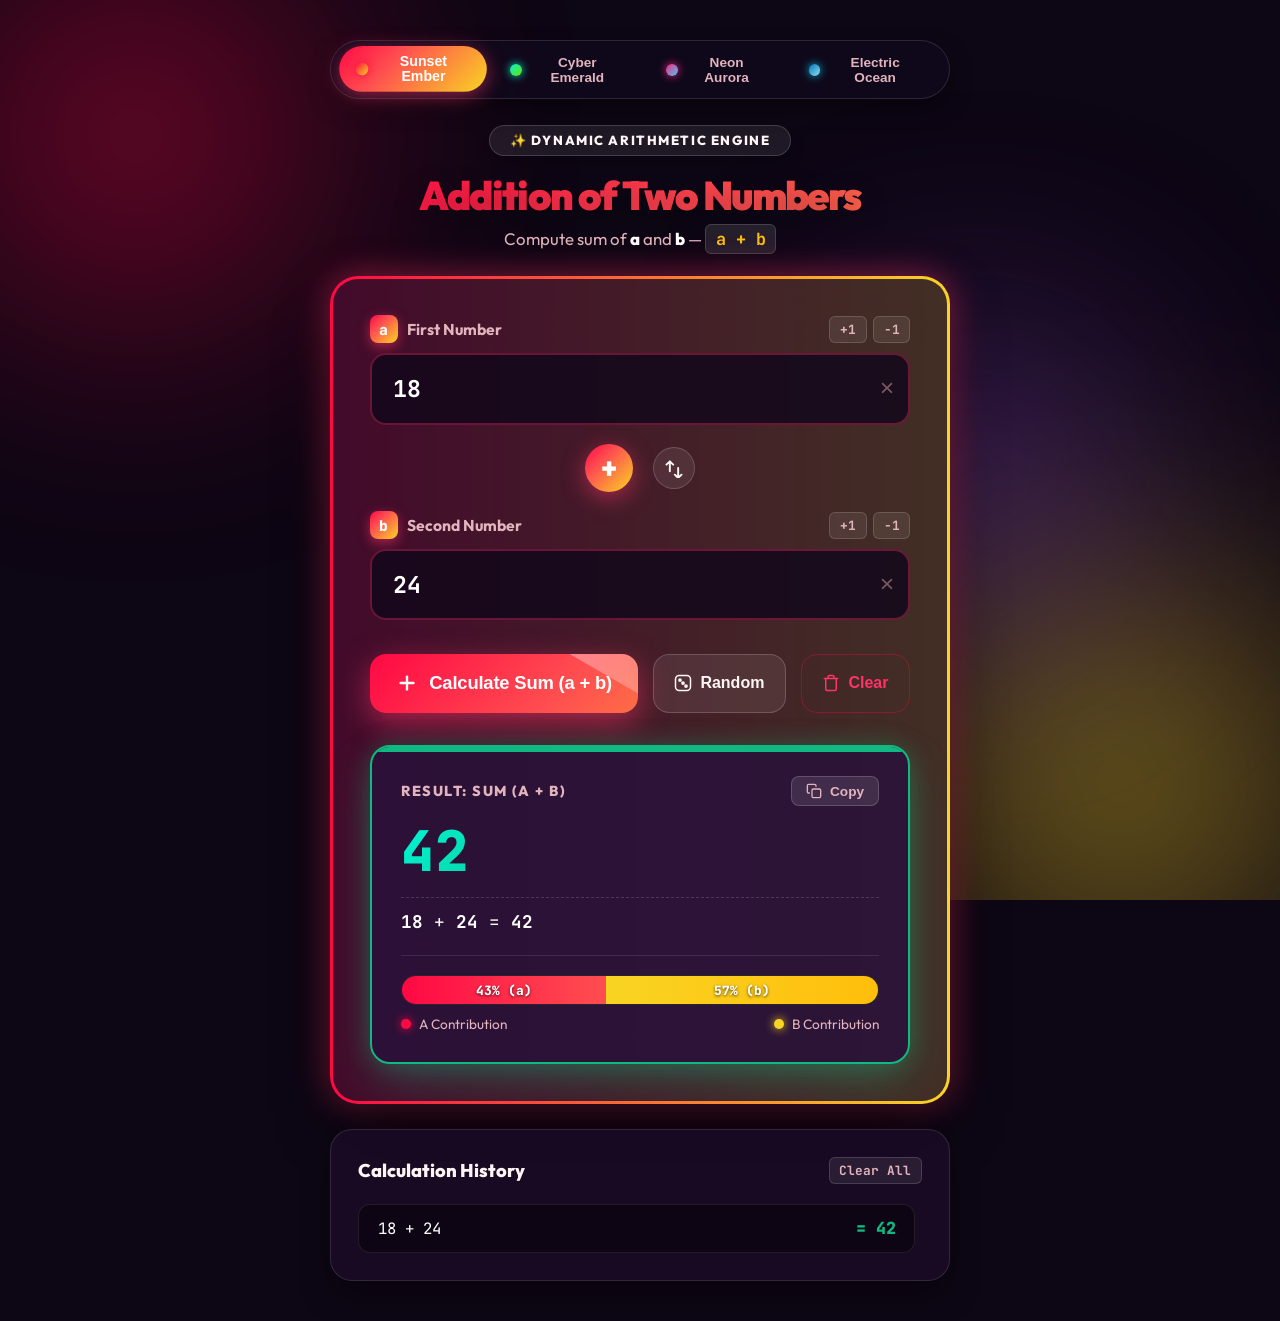
==== commit 36b3d327: "Inline styles and scripts into index.html to eliminate cache issues and set bold Sunset Ember theme " ====
--- a/copyofMonday/index.html
+++ b/copyofMonday/index.html
@@ -1,15 +1,928 @@
 <!DOCTYPE html>
-<html lang="en" data-theme="aurora">
+<html lang="en" data-theme="sunset">
 <head>
     <meta charset="UTF-8">
     <meta name="viewport" content="width=device-width, initial-scale=1.0">
-    <title>Sum Calculator | A + B Addition</title>
-    <meta name="description" content="Animated interactive calculator to add two numbers A and B with dynamic themes, real-time feedback, and particle effects.">
+    <title>Sum Calculator | A + B Addition (Animated & Dynamic Themes)</title>
+    <meta name="description" content="Vibrant animated addition calculator with real-time themes, particle effects, and interactive animations.">
     <!-- Google Fonts -->
     <link rel="preconnect" href="https://fonts.googleapis.com">
     <link rel="preconnect" href="https://fonts.gstatic.com" crossorigin>
-    <link href="https://fonts.googleapis.com/css2?family=Outfit:wght@400;500;600;700;800&family=JetBrains+Mono:wght@400;500;600;700;800&display=swap" rel="stylesheet">
-    <link rel="stylesheet" href="style.css">
+    <link href="https://fonts.googleapis.com/css2?family=Outfit:wght@400;500;600;700;800;900&family=JetBrains+Mono:wght@400;500;600;700;800&display=swap" rel="stylesheet">
+    <link rel="stylesheet" href="style.css?v=3">
+
+    <style>
+        /* ==========================================================================
+           Direct Inlined CSS to bypass any browser cache immediately!
+           ========================================================================== */
+        *, *::before, *::after {
+            box-sizing: border-box;
+            margin: 0;
+            padding: 0;
+        }
+
+        /* --- THEME 1: SUNSET EMBER (Default - Bold Red/Orange/Gold Gradient) --- */
+        :root, [data-theme="sunset"] {
+            --bg-color: #0d0614;
+            --bg-card: rgba(26, 12, 38, 0.82);
+            --bg-elevated: rgba(40, 18, 58, 0.88);
+            --gradient-accent: linear-gradient(135deg, #ff0844 0%, #ff4e50 35%, #f9d423 100%);
+            --gradient-border: linear-gradient(90deg, #ff0844, #f9d423, #ff4e50, #ff0844);
+            --primary-color: #ff3366;
+            --primary-glow: rgba(255, 51, 102, 0.55);
+            --accent-gold: #ffbe0b;
+            --accent-cyan: #00f5d4;
+            --accent-success: #10b981;
+            --text-main: #fff5f5;
+            --text-sub: #e2b4bd;
+            --text-dim: #9c7178;
+            --input-bg: rgba(18, 8, 28, 0.85);
+            --input-border: rgba(255, 51, 102, 0.35);
+            --input-focus: #ff3366;
+            --orb-1: radial-gradient(circle, #ff0844 0%, rgba(255, 8, 68, 0) 70%);
+            --orb-2: radial-gradient(circle, #f9d423 0%, rgba(249, 212, 35, 0) 70%);
+            --orb-3: radial-gradient(circle, #9d4edd 0%, rgba(157, 78, 221, 0) 70%);
+        }
+
+        /* --- THEME 2: CYBER MATRIX EMERALD (Vibrant Green & Mint) --- */
+        [data-theme="emerald"] {
+            --bg-color: #03140e;
+            --bg-card: rgba(6, 32, 22, 0.82);
+            --bg-elevated: rgba(10, 48, 34, 0.88);
+            --gradient-accent: linear-gradient(135deg, #00f5d4 0%, #10b981 50%, #70e000 100%);
+            --gradient-border: linear-gradient(90deg, #00f5d4, #70e000, #10b981, #00f5d4);
+            --primary-color: #00f5d4;
+            --primary-glow: rgba(0, 245, 212, 0.55);
+            --accent-gold: #70e000;
+            --accent-cyan: #00b4d8;
+            --accent-success: #00f5d4;
+            --text-main: #f0fdf4;
+            --text-sub: #86efac;
+            --text-dim: #4ade80;
+            --input-bg: rgba(4, 22, 16, 0.85);
+            --input-border: rgba(0, 245, 212, 0.35);
+            --input-focus: #00f5d4;
+            --orb-1: radial-gradient(circle, #10b981 0%, rgba(16, 185, 129, 0) 70%);
+            --orb-2: radial-gradient(circle, #00f5d4 0%, rgba(0, 245, 212, 0) 70%);
+            --orb-3: radial-gradient(circle, #70e000 0%, rgba(112, 224, 0, 0) 70%);
+        }
+
+        /* --- THEME 3: NEON AURORA (Hot Pink, Purple & Cyan) --- */
+        [data-theme="aurora"] {
+            --bg-color: #090616;
+            --bg-card: rgba(22, 14, 46, 0.82);
+            --bg-elevated: rgba(34, 20, 70, 0.88);
+            --gradient-accent: linear-gradient(135deg, #f72585 0%, #7209b7 50%, #4cc9f0 100%);
+            --gradient-border: linear-gradient(90deg, #f72585, #4cc9f0, #7209b7, #f72585);
+            --primary-color: #f72585;
+            --primary-glow: rgba(247, 37, 133, 0.55);
+            --accent-gold: #fee440;
+            --accent-cyan: #4cc9f0;
+            --accent-success: #06d6a0;
+            --text-main: #ffffff;
+            --text-sub: #d8b4e2;
+            --text-dim: #9b72aa;
+            --input-bg: rgba(14, 8, 32, 0.85);
+            --input-border: rgba(247, 37, 133, 0.35);
+            --input-focus: #f72585;
+            --orb-1: radial-gradient(circle, #f72585 0%, rgba(247, 37, 133, 0) 70%);
+            --orb-2: radial-gradient(circle, #7209b7 0%, rgba(114, 9, 183, 0) 70%);
+            --orb-3: radial-gradient(circle, #4cc9f0 0%, rgba(76, 201, 240, 0) 70%);
+        }
+
+        /* --- THEME 4: ELECTRIC OCEAN (Deep Cobalt & Sky Blue) --- */
+        [data-theme="ocean"] {
+            --bg-color: #030b1e;
+            --bg-card: rgba(8, 24, 56, 0.82);
+            --bg-elevated: rgba(14, 38, 86, 0.88);
+            --gradient-accent: linear-gradient(135deg, #0077b6 0%, #00b4d8 50%, #90e0ef 100%);
+            --gradient-border: linear-gradient(90deg, #0077b6, #90e0ef, #00b4d8, #0077b6);
+            --primary-color: #00b4d8;
+            --primary-glow: rgba(0, 180, 216, 0.55);
+            --accent-gold: #ffd166;
+            --accent-cyan: #90e0ef;
+            --accent-success: #06d6a0;
+            --text-main: #f0f9ff;
+            --text-sub: #bae6fd;
+            --text-dim: #60a5fa;
+            --input-bg: rgba(4, 16, 42, 0.85);
+            --input-border: rgba(0, 180, 216, 0.35);
+            --input-focus: #00b4d8;
+            --orb-1: radial-gradient(circle, #0077b6 0%, rgba(0, 119, 182, 0) 70%);
+            --orb-2: radial-gradient(circle, #00b4d8 0%, rgba(0, 180, 216, 0) 70%);
+            --orb-3: radial-gradient(circle, #48cae4 0%, rgba(72, 202, 228, 0) 70%);
+        }
+
+        body {
+            min-height: 100vh;
+            background-color: var(--bg-color);
+            color: var(--text-main);
+            font-family: 'Outfit', sans-serif;
+            display: flex;
+            justify-content: center;
+            align-items: center;
+            padding: 2.5rem 1rem;
+            position: relative;
+            overflow-x: hidden;
+            transition: background-color 0.5s ease;
+        }
+
+        #particleCanvas {
+            position: fixed;
+            top: 0;
+            left: 0;
+            width: 100vw;
+            height: 100vh;
+            pointer-events: none;
+            z-index: 0;
+        }
+
+        /* Ambient Glow Spheres */
+        .background-glow {
+            position: fixed;
+            top: 0;
+            left: 0;
+            width: 100vw;
+            height: 100vh;
+            pointer-events: none;
+            z-index: 0;
+            overflow: hidden;
+        }
+
+        .glow-orb {
+            position: absolute;
+            border-radius: 50%;
+            filter: blur(120px);
+            opacity: 0.6;
+            animation: orbFloat 16s ease-in-out infinite alternate;
+            transition: background 0.8s ease;
+        }
+
+        .orb-1 { width: 550px; height: 550px; background: var(--orb-1); top: -140px; left: -140px; }
+        .orb-2 { width: 600px; height: 600px; background: var(--orb-2); bottom: -180px; right: -140px; animation-delay: -5s; }
+        .orb-3 { width: 420px; height: 420px; background: var(--orb-3); top: 30%; left: 60%; animation-delay: -10s; }
+
+        @keyframes orbFloat {
+            0% { transform: translate(0, 0) scale(1) rotate(0deg); }
+            50% { transform: translate(70px, 50px) scale(1.15) rotate(90deg); }
+            100% { transform: translate(-50px, 80px) scale(0.92) rotate(180deg); }
+        }
+
+        .calculator-container {
+            width: 100%;
+            max-width: 620px;
+            position: relative;
+            z-index: 2;
+            display: flex;
+            flex-direction: column;
+            gap: 1.6rem;
+            animation: containerEntrance 0.8s cubic-bezier(0.16, 1, 0.3, 1) forwards;
+        }
+
+        @keyframes containerEntrance {
+            from { opacity: 0; transform: translateY(30px) scale(0.97); }
+            to { opacity: 1; transform: translateY(0) scale(1); }
+        }
+
+        /* Theme Selector Bar */
+        .theme-selector-bar {
+            display: flex;
+            justify-content: center;
+            align-items: center;
+            gap: 0.6rem;
+            background: rgba(18, 10, 30, 0.7);
+            backdrop-filter: blur(16px);
+            -webkit-backdrop-filter: blur(16px);
+            border: 1.5px solid rgba(255, 255, 255, 0.12);
+            border-radius: 999px;
+            padding: 0.4rem 0.7rem;
+            margin: 0 auto;
+            width: fit-content;
+            box-shadow: 0 10px 25px -5px rgba(0, 0, 0, 0.5);
+        }
+
+        .theme-btn {
+            border: none;
+            background: transparent;
+            color: var(--text-sub);
+            font-size: 0.85rem;
+            font-weight: 700;
+            padding: 0.45rem 1rem;
+            border-radius: 999px;
+            cursor: pointer;
+            display: flex;
+            align-items: center;
+            gap: 0.5rem;
+            transition: all 0.25s cubic-bezier(0.4, 0, 0.2, 1);
+        }
+
+        .theme-color-dot {
+            width: 12px;
+            height: 12px;
+            border-radius: 50%;
+            display: inline-block;
+            box-shadow: 0 0 8px currentColor;
+        }
+
+        .dot-sunset { background: linear-gradient(135deg, #ff0844, #f9d423); color: #ff0844; }
+        .dot-emerald { background: linear-gradient(135deg, #00f5d4, #70e000); color: #00f5d4; }
+        .dot-aurora { background: linear-gradient(135deg, #f72585, #4cc9f0); color: #f72585; }
+        .dot-ocean { background: linear-gradient(135deg, #0077b6, #90e0ef); color: #00b4d8; }
+
+        .theme-btn:hover {
+            color: #fff;
+            transform: translateY(-2px);
+        }
+
+        .theme-btn.active {
+            background: var(--gradient-accent);
+            color: #ffffff;
+            box-shadow: 0 4px 18px var(--primary-glow);
+            transform: scale(1.04);
+        }
+
+        /* Header */
+        .calculator-header {
+            text-align: center;
+        }
+
+        .badge {
+            display: inline-flex;
+            align-items: center;
+            gap: 0.4rem;
+            padding: 0.4rem 1.25rem;
+            font-size: 0.82rem;
+            font-weight: 800;
+            letter-spacing: 0.12em;
+            text-transform: uppercase;
+            background: rgba(255, 255, 255, 0.08);
+            border: 1.5px solid rgba(255, 255, 255, 0.16);
+            color: var(--text-main);
+            border-radius: 999px;
+            margin-bottom: 0.9rem;
+            box-shadow: 0 4px 15px rgba(0, 0, 0, 0.3);
+            animation: pulseBadge 3s infinite ease-in-out;
+        }
+
+        @keyframes pulseBadge {
+            0%, 100% { border-color: rgba(255, 255, 255, 0.2); box-shadow: 0 0 10px transparent; }
+            50% { border-color: var(--primary-color); box-shadow: 0 0 20px var(--primary-glow); }
+        }
+
+        .title {
+            font-size: 2.5rem;
+            font-weight: 900;
+            letter-spacing: -0.04em;
+            background: var(--gradient-accent);
+            background-size: 200% auto;
+            -webkit-background-clip: text;
+            -webkit-text-fill-color: transparent;
+            margin-bottom: 0.5rem;
+            animation: textShine 5s linear infinite alternate;
+        }
+
+        @keyframes textShine {
+            0% { background-position: 0% 50%; }
+            100% { background-position: 100% 50%; }
+        }
+
+        .subtitle {
+            color: var(--text-sub);
+            font-size: 1.05rem;
+        }
+
+        .subtitle .highlight {
+            color: #ffffff;
+            font-weight: 800;
+        }
+
+        .subtitle .formula {
+            font-family: 'JetBrains Mono', monospace;
+            color: var(--accent-gold);
+            background: rgba(255, 255, 255, 0.1);
+            padding: 0.2rem 0.6rem;
+            border-radius: 6px;
+            border: 1px solid rgba(255, 255, 255, 0.15);
+            font-weight: 700;
+        }
+
+        /* Animated Glowing Border Card */
+        .card-wrapper-animated {
+            position: relative;
+            border-radius: 28px;
+            padding: 3px;
+            background: var(--gradient-border);
+            background-size: 300% 300%;
+            animation: flowRainbowBorder 6s ease infinite;
+            box-shadow: 0 25px 60px -10px rgba(0, 0, 0, 0.7), 0 0 35px var(--primary-glow);
+        }
+
+        @keyframes flowRainbowBorder {
+            0% { background-position: 0% 50%; }
+            50% { background-position: 100% 50%; }
+            100% { background-position: 0% 50%; }
+        }
+
+        .card {
+            background: var(--bg-card);
+            backdrop-filter: blur(28px);
+            -webkit-backdrop-filter: blur(28px);
+            border-radius: 25px;
+            padding: 2.3rem;
+            position: relative;
+            overflow: hidden;
+        }
+
+        /* Inputs Grid */
+        .inputs-grid {
+            display: flex;
+            flex-direction: column;
+            gap: 1.4rem;
+        }
+
+        .input-group {
+            display: flex;
+            flex-direction: column;
+            gap: 0.6rem;
+        }
+
+        .input-label-row {
+            display: flex;
+            justify-content: space-between;
+            align-items: center;
+        }
+
+        .input-label {
+            font-size: 0.98rem;
+            font-weight: 700;
+            color: var(--text-sub);
+            display: flex;
+            align-items: center;
+            gap: 0.6rem;
+        }
+
+        .var-badge {
+            display: inline-flex;
+            align-items: center;
+            justify-content: center;
+            width: 28px;
+            height: 28px;
+            border-radius: 8px;
+            background: var(--gradient-accent);
+            font-family: 'JetBrains Mono', monospace;
+            font-weight: 900;
+            font-size: 0.92rem;
+            color: #ffffff;
+            box-shadow: 0 4px 12px var(--primary-glow);
+            animation: bounceVar 3s ease-in-out infinite alternate;
+        }
+
+        .var-badge-b {
+            animation-delay: -1.5s;
+        }
+
+        @keyframes bounceVar {
+            0% { transform: translateY(0); }
+            100% { transform: translateY(-4px); }
+        }
+
+        .quick-actions {
+            display: flex;
+            gap: 0.4rem;
+        }
+
+        .btn-micro {
+            background: rgba(255, 255, 255, 0.08);
+            border: 1px solid rgba(255, 255, 255, 0.15);
+            color: var(--text-sub);
+            font-size: 0.8rem;
+            padding: 0.25rem 0.6rem;
+            border-radius: 6px;
+            cursor: pointer;
+            font-family: 'JetBrains Mono', monospace;
+            font-weight: 700;
+            transition: all 0.2s cubic-bezier(0.4, 0, 0.2, 1);
+        }
+
+        .btn-micro:hover {
+            background: var(--primary-color);
+            color: #000;
+            border-color: var(--primary-color);
+            transform: scale(1.12);
+        }
+
+        /* Inputs */
+        .input-wrapper {
+            position: relative;
+            display: flex;
+            align-items: center;
+        }
+
+        .input-wrapper input {
+            width: 100%;
+            padding: 1.15rem 3rem 1.15rem 1.35rem;
+            background: var(--input-bg);
+            border: 2px solid var(--input-border);
+            border-radius: 16px;
+            color: #ffffff;
+            font-size: 1.45rem;
+            font-family: 'JetBrains Mono', monospace;
+            font-weight: 700;
+            outline: none;
+            transition: all 0.3s cubic-bezier(0.16, 1, 0.3, 1);
+        }
+
+        .input-wrapper input::placeholder {
+            color: rgba(255, 255, 255, 0.25);
+            font-size: 1.05rem;
+            font-family: 'Outfit', sans-serif;
+            font-weight: 400;
+        }
+
+        .input-wrapper input:focus {
+            border-color: var(--input-focus);
+            background: rgba(12, 6, 20, 0.95);
+            box-shadow: 0 0 0 4px var(--primary-glow), 0 0 30px var(--primary-glow);
+            transform: translateY(-2px);
+        }
+
+        .btn-clear-input {
+            position: absolute;
+            right: 1rem;
+            background: none;
+            border: none;
+            color: var(--text-dim);
+            font-size: 1.55rem;
+            line-height: 1;
+            cursor: pointer;
+            opacity: 0;
+            pointer-events: none;
+            transition: all 0.2s ease;
+        }
+
+        .input-wrapper input:not(:placeholder-shown) + .btn-clear-input {
+            opacity: 0.75;
+            pointer-events: auto;
+        }
+
+        .btn-clear-input:hover {
+            color: #ff0844;
+            opacity: 1;
+            transform: scale(1.25) rotate(90deg);
+        }
+
+        /* Divider */
+        .operator-divider {
+            display: flex;
+            align-items: center;
+            justify-content: center;
+            gap: 1.3rem;
+            position: relative;
+            margin: -0.2rem 0;
+        }
+
+        .operator-symbol {
+            width: 48px;
+            height: 48px;
+            display: flex;
+            align-items: center;
+            justify-content: center;
+            border-radius: 50%;
+            background: var(--gradient-accent);
+            color: #ffffff;
+            font-size: 1.75rem;
+            font-weight: 900;
+            box-shadow: 0 6px 22px var(--primary-glow);
+            cursor: pointer;
+            transition: all 0.35s cubic-bezier(0.175, 0.885, 0.32, 1.275);
+            animation: pulseOperatorGlow 3s infinite ease-in-out;
+        }
+
+        @keyframes pulseOperatorGlow {
+            0%, 100% { transform: scale(1); box-shadow: 0 4px 18px var(--primary-glow); }
+            50% { transform: scale(1.12); box-shadow: 0 8px 30px var(--primary-glow); }
+        }
+
+        .operator-symbol:hover {
+            transform: scale(1.2) rotate(90deg);
+        }
+
+        .btn-swap {
+            background: rgba(255, 255, 255, 0.08);
+            border: 1.5px solid rgba(255, 255, 255, 0.18);
+            color: var(--text-main);
+            width: 42px;
+            height: 42px;
+            border-radius: 50%;
+            display: flex;
+            align-items: center;
+            justify-content: center;
+            cursor: pointer;
+            transition: all 0.35s cubic-bezier(0.34, 1.56, 0.64, 1);
+        }
+
+        .btn-swap:hover {
+            background: var(--gradient-accent);
+            color: #fff;
+            transform: scale(1.18) rotate(180deg);
+            box-shadow: 0 6px 20px var(--primary-glow);
+        }
+
+        /* Controls */
+        .controls-row {
+            display: flex;
+            gap: 0.9rem;
+            margin-top: 0.7rem;
+        }
+
+        .btn-primary {
+            flex: 1.4;
+            display: flex;
+            align-items: center;
+            justify-content: center;
+            gap: 0.7rem;
+            padding: 1.15rem 1.6rem;
+            background: var(--gradient-accent);
+            background-size: 200% 200%;
+            border: none;
+            border-radius: 16px;
+            color: #ffffff;
+            font-size: 1.15rem;
+            font-weight: 800;
+            letter-spacing: -0.01em;
+            cursor: pointer;
+            box-shadow: 0 10px 30px var(--primary-glow);
+            transition: all 0.35s cubic-bezier(0.16, 1, 0.3, 1);
+            position: relative;
+            overflow: hidden;
+        }
+
+        .btn-primary::after {
+            content: '';
+            position: absolute;
+            top: -50%;
+            left: -50%;
+            width: 200%;
+            height: 200%;
+            background: linear-gradient(60deg, transparent, rgba(255, 255, 255, 0.35), transparent);
+            transform: rotate(30deg) translateY(-100%);
+            transition: transform 0.6s ease;
+        }
+
+        .btn-primary:hover::after {
+            transform: rotate(30deg) translateY(100%);
+        }
+
+        .btn-primary:hover {
+            transform: translateY(-3px) scale(1.02);
+            box-shadow: 0 16px 40px var(--primary-glow);
+            filter: brightness(1.12);
+        }
+
+        .btn-primary:active {
+            transform: translateY(0) scale(0.98);
+        }
+
+        .btn-secondary, .btn-ghost {
+            display: flex;
+            align-items: center;
+            justify-content: center;
+            gap: 0.5rem;
+            padding: 1.15rem 1.3rem;
+            border-radius: 16px;
+            font-size: 1rem;
+            font-weight: 700;
+            cursor: pointer;
+            transition: all 0.25s cubic-bezier(0.4, 0, 0.2, 1);
+        }
+
+        .btn-secondary {
+            background: rgba(255, 255, 255, 0.08);
+            border: 1.5px solid rgba(255, 255, 255, 0.18);
+            color: var(--text-main);
+        }
+
+        .btn-secondary:hover {
+            background: rgba(255, 255, 255, 0.16);
+            border-color: #fff;
+            transform: translateY(-2px);
+            box-shadow: 0 8px 20px rgba(0, 0, 0, 0.4);
+        }
+
+        .btn-ghost {
+            background: transparent;
+            border: 1.5px solid rgba(255, 8, 68, 0.35);
+            color: #ff3366;
+        }
+
+        .btn-ghost:hover {
+            background: rgba(255, 8, 68, 0.18);
+            border-color: #ff3366;
+            transform: translateY(-2px);
+            box-shadow: 0 8px 20px rgba(255, 8, 68, 0.3);
+        }
+
+        /* Result Section */
+        .result-section {
+            margin-top: 2rem;
+        }
+
+        .result-box {
+            background: var(--bg-elevated);
+            border: 2px solid rgba(255, 255, 255, 0.12);
+            border-radius: 20px;
+            padding: 1.8rem;
+            position: relative;
+            box-shadow: 0 15px 35px -5px rgba(0, 0, 0, 0.6);
+            transition: all 0.4s cubic-bezier(0.16, 1, 0.3, 1);
+            overflow: hidden;
+        }
+
+        .result-box::before {
+            content: '';
+            position: absolute;
+            top: 0;
+            left: 0;
+            width: 100%;
+            height: 5px;
+            background: var(--gradient-accent);
+            opacity: 0.7;
+        }
+
+        .result-box.has-result {
+            border-color: var(--accent-success);
+            box-shadow: 0 18px 45px -5px rgba(16, 185, 129, 0.35), 0 0 25px rgba(16, 185, 129, 0.25);
+        }
+
+        .result-box.has-result::before {
+            background: var(--accent-success);
+            opacity: 1;
+        }
+
+        .result-header {
+            display: flex;
+            justify-content: space-between;
+            align-items: center;
+            margin-bottom: 0.9rem;
+        }
+
+        .result-label {
+            font-size: 0.9rem;
+            font-weight: 800;
+            text-transform: uppercase;
+            letter-spacing: 0.1em;
+            color: var(--text-sub);
+        }
+
+        .btn-copy {
+            display: flex;
+            align-items: center;
+            gap: 0.5rem;
+            background: rgba(255, 255, 255, 0.1);
+            border: 1px solid rgba(255, 255, 255, 0.18);
+            color: var(--text-sub);
+            padding: 0.4rem 0.9rem;
+            border-radius: 8px;
+            font-size: 0.85rem;
+            font-weight: 700;
+            cursor: pointer;
+            transition: all 0.2s ease;
+        }
+
+        .btn-copy:hover {
+            background: var(--gradient-accent);
+            border-color: transparent;
+            color: #fff;
+            transform: scale(1.06);
+        }
+
+        .result-value-row {
+            margin-bottom: 0.9rem;
+        }
+
+        .result-value {
+            font-size: 3.5rem;
+            font-weight: 900;
+            font-family: 'JetBrains Mono', monospace;
+            background: var(--gradient-accent);
+            -webkit-background-clip: text;
+            -webkit-text-fill-color: transparent;
+            line-height: 1.1;
+            word-break: break-all;
+            display: block;
+            transition: transform 0.25s cubic-bezier(0.175, 0.885, 0.32, 1.275);
+        }
+
+        .result-box.has-result .result-value {
+            background: linear-gradient(135deg, #00f5d4 0%, #10b981 50%, #f9d423 100%);
+            -webkit-background-clip: text;
+            -webkit-text-fill-color: transparent;
+        }
+
+        .result-value.pulse-animation {
+            animation: bounceBlast 0.5s cubic-bezier(0.175, 0.885, 0.32, 1.275);
+        }
+
+        @keyframes bounceBlast {
+            0% { transform: scale(0.8); opacity: 0.4; }
+            50% { transform: scale(1.15); }
+            100% { transform: scale(1); opacity: 1; }
+        }
+
+        .formula-breakdown {
+            font-family: 'JetBrains Mono', monospace;
+            font-size: 1.1rem;
+            color: var(--text-dim);
+            padding-top: 0.75rem;
+            border-top: 1px dashed rgba(255, 255, 255, 0.15);
+        }
+
+        .formula-breakdown.highlighted {
+            color: #ffffff;
+        }
+
+        /* Visualizer */
+        .visualizer-container {
+            margin-top: 1.4rem;
+            padding-top: 1.2rem;
+            border-top: 1px solid rgba(255, 255, 255, 0.1);
+        }
+
+        .visualizer-bar {
+            height: 30px;
+            width: 100%;
+            background: rgba(0, 0, 0, 0.7);
+            border-radius: 999px;
+            overflow: hidden;
+            display: flex;
+            box-shadow: inset 0 2px 6px rgba(0, 0, 0, 0.6);
+            border: 1px solid rgba(255, 255, 255, 0.12);
+        }
+
+        .bar-segment {
+            height: 100%;
+            display: flex;
+            align-items: center;
+            justify-content: center;
+            transition: width 0.6s cubic-bezier(0.34, 1.56, 0.64, 1);
+            position: relative;
+            overflow: hidden;
+        }
+
+        .bar-a { background: linear-gradient(90deg, #ff0844, #ff4e50); }
+        .bar-b { background: linear-gradient(90deg, #f9d423, #ffbe0b); }
+
+        .bar-text {
+            font-size: 0.8rem;
+            font-family: 'JetBrains Mono', monospace;
+            font-weight: 800;
+            color: #ffffff;
+            white-space: nowrap;
+            padding: 0 0.5rem;
+            text-shadow: 0 1px 3px rgba(0, 0, 0, 0.7);
+        }
+
+        .visualizer-legend {
+            display: flex;
+            justify-content: space-between;
+            margin-top: 0.6rem;
+            font-size: 0.85rem;
+            color: var(--text-sub);
+        }
+
+        .legend-item {
+            display: flex;
+            align-items: center;
+            gap: 0.5rem;
+        }
+
+        .legend-dot {
+            width: 10px;
+            height: 10px;
+            border-radius: 50%;
+        }
+
+        .dot-a { background: #ff0844; box-shadow: 0 0 10px #ff0844; }
+        .dot-b { background: #f9d423; box-shadow: 0 0 10px #f9d423; }
+
+        /* History Card */
+        .history-card {
+            background: var(--bg-card);
+            backdrop-filter: blur(24px);
+            -webkit-backdrop-filter: blur(24px);
+            border: 1.5px solid rgba(255, 255, 255, 0.12);
+            border-radius: 22px;
+            padding: 1.7rem;
+            box-shadow: 0 15px 35px -10px rgba(0, 0, 0, 0.6);
+        }
+
+        .history-header {
+            display: flex;
+            justify-content: space-between;
+            align-items: center;
+            margin-bottom: 1.2rem;
+        }
+
+        .history-header h2 {
+            font-size: 1.15rem;
+            font-weight: 800;
+            color: var(--text-main);
+        }
+
+        .history-list {
+            list-style: none;
+            display: flex;
+            flex-direction: column;
+            gap: 0.7rem;
+            max-height: 220px;
+            overflow-y: auto;
+            padding-right: 0.4rem;
+        }
+
+        .history-list::-webkit-scrollbar {
+            width: 6px;
+        }
+
+        .history-list::-webkit-scrollbar-thumb {
+            background: rgba(255, 255, 255, 0.2);
+            border-radius: 10px;
+        }
+
+        .history-item {
+            display: flex;
+            justify-content: space-between;
+            align-items: center;
+            padding: 0.8rem 1.15rem;
+            background: rgba(0, 0, 0, 0.4);
+            border: 1px solid rgba(255, 255, 255, 0.09);
+            border-radius: 12px;
+            cursor: pointer;
+            transition: all 0.25s cubic-bezier(0.4, 0, 0.2, 1);
+        }
+
+        .history-item:hover {
+            background: rgba(255, 255, 255, 0.1);
+            border-color: var(--primary-color);
+            transform: translateX(6px);
+            box-shadow: 0 4px 15px var(--primary-glow);
+        }
+
+        .history-expr {
+            font-family: 'JetBrains Mono', monospace;
+            font-size: 0.98rem;
+            color: #ffffff;
+        }
+
+        .history-result {
+            font-family: 'JetBrains Mono', monospace;
+            font-size: 1.05rem;
+            font-weight: 800;
+            color: var(--accent-success);
+        }
+
+        .history-empty {
+            text-align: center;
+            color: var(--text-dim);
+            font-size: 0.95rem;
+            padding: 1.7rem 0;
+        }
+
+        /* Toast */
+        .toast {
+            position: fixed;
+            bottom: 2.5rem;
+            left: 50%;
+            transform: translateX(-50%) translateY(120px);
+            background: var(--gradient-accent);
+            color: #ffffff;
+            padding: 0.8rem 1.8rem;
+            border-radius: 999px;
+            font-size: 0.95rem;
+            font-weight: 800;
+            box-shadow: 0 12px 35px var(--primary-glow);
+            opacity: 0;
+            transition: all 0.35s cubic-bezier(0.16, 1, 0.3, 1);
+            z-index: 1000;
+            pointer-events: none;
+        }
+
+        .toast.show {
+            transform: translateX(-50%) translateY(0);
+            opacity: 1;
+        }
+
+        @media (max-width: 540px) {
+            body { padding: 1.5rem 0.8rem; }
+            .card { padding: 1.5rem; }
+            .title { font-size: 2rem; }
+            .theme-selector-bar { flex-wrap: wrap; }
+            .controls-row { flex-wrap: wrap; }
+            .btn-primary { width: 100%; order: 1; }
+            .btn-secondary { flex: 1; order: 2; }
+            .btn-ghost { flex: 1; order: 3; }
+            .result-value { font-size: 2.6rem; }
+        }
+    </style>
 </head>
 <body>
     <!-- Interactive Background Particle Canvas -->
@@ -23,19 +936,19 @@
     </div>
 
     <main class="calculator-container">
-        <!-- Interactive Theme Selector -->
+        <!-- Interactive Theme Selector Bar -->
         <nav class="theme-selector-bar" aria-label="Color Theme Selection">
-            <button type="button" class="theme-btn active" data-set-theme="aurora">
-                <span class="theme-color-dot dot-aurora"></span> Aurora
-            </button>
-            <button type="button" class="theme-btn" data-set-theme="sunset">
-                <span class="theme-color-dot dot-sunset"></span> Sunset
+            <button type="button" class="theme-btn active" data-set-theme="sunset">
+                <span class="theme-color-dot dot-sunset"></span> Sunset Ember
             </button>
             <button type="button" class="theme-btn" data-set-theme="emerald">
-                <span class="theme-color-dot dot-emerald"></span> Emerald
+                <span class="theme-color-dot dot-emerald"></span> Cyber Emerald
+            </button>
+            <button type="button" class="theme-btn" data-set-theme="aurora">
+                <span class="theme-color-dot dot-aurora"></span> Neon Aurora
             </button>
             <button type="button" class="theme-btn" data-set-theme="ocean">
-                <span class="theme-color-dot dot-ocean"></span> Ocean
+                <span class="theme-color-dot dot-ocean"></span> Electric Ocean
             </button>
         </nav>
 
@@ -45,7 +958,7 @@
             <p class="subtitle">Compute sum of <span class="highlight">a</span> and <span class="highlight">b</span> &mdash; <span class="formula">a + b</span></p>
         </header>
 
-        <!-- Animated Rainbow/Gradient Border Container -->
+        <!-- Animated Rainbow / Gradient Border Container -->
         <div class="card-wrapper-animated">
             <section class="card calculator-card">
                 <form id="additionForm" class="inputs-grid" onsubmit="event.preventDefault();">
@@ -76,9 +989,9 @@
 
                     <!-- Operator Badge & Swap Button -->
                     <div class="operator-divider">
-                        <span class="operator-symbol" id="operatorBtn" title="Click to pulse addition">+</span >
+                        <span class="operator-symbol" id="operatorBtn" title="Click to calculate">+</span >
                         <button type="button" class="btn-swap" id="btnSwap" title="Swap values of A and B" aria-label="Swap A and B">
-                            <svg width="18" height="18" viewBox="0 0 24 24" fill="none" stroke="currentColor" stroke-width="2.2" stroke-linecap="round" stroke-linejoin="round">
+                            <svg width="20" height="20" viewBox="0 0 24 24" fill="none" stroke="currentColor" stroke-width="2.3" stroke-linecap="round" stroke-linejoin="round">
                                 <path d="M7 16V4m0 0L3 8m4-4l4 4m6 4v12m0 0l4-4m-4 4l-4-4"/>
                             </svg>
                         </button>
@@ -112,7 +1025,7 @@
                     <!-- Action Controls -->
                     <div class="controls-row">
                         <button type="button" class="btn-primary" id="btnCalculate">
-                            <svg width="20" height="20" viewBox="0 0 24 24" fill="none" stroke="currentColor" stroke-width="2.5" stroke-linecap="round" stroke-linejoin="round">
+                            <svg width="22" height="22" viewBox="0 0 24 24" fill="none" stroke="currentColor" stroke-width="2.6" stroke-linecap="round" stroke-linejoin="round">
                                 <line x1="12" y1="5" x2="12" y2="19"></line>
                                 <line x1="5" y1="12" x2="19" y2="12"></line>
                             </svg>
@@ -136,7 +1049,7 @@
                     </div>
                 </form>
 
-                <!-- Result Card -->
+                <!-- Result Box -->
                 <div class="result-section" id="resultSection">
                     <div class="result-box" id="resultBox">
                         <div class="result-header">
@@ -191,6 +1104,343 @@
         </section>
     </main>
 
-    <script src="script.js"></script>
+    <script src="script.js?v=3"></script>
+    <script>
+        // Inline self-contained execution logic to guarantee instant response
+        document.addEventListener('DOMContentLoaded', () => {
+            const numAInput = document.getElementById('numA');
+            const numBInput = document.getElementById('numB');
+            const btnCalculate = document.getElementById('btnCalculate');
+            const btnRandom = document.getElementById('btnRandom');
+            const btnClear = document.getElementById('btnClear');
+            const btnSwap = document.getElementById('btnSwap');
+            const btnCopy = document.getElementById('btnCopy');
+            const btnClearHistory = document.getElementById('btnClearHistory');
+            const operatorBtn = document.getElementById('operatorBtn');
+            const resultBox = document.getElementById('resultBox');
+            const resultValue = document.getElementById('resultValue');
+            const formulaText = document.getElementById('formulaText');
+            const formulaBreakdown = document.getElementById('formulaBreakdown');
+            const visualizer = document.getElementById('visualizer');
+            const barA = document.getElementById('barA');
+            const barB = document.getElementById('barB');
+            const barAText = document.getElementById('barAText');
+            const barBText = document.getElementById('barBText');
+            const historyList = document.getElementById('historyList');
+            const toast = document.getElementById('toast');
+            const themeButtons = document.querySelectorAll('.theme-btn');
+
+            let history = [];
+            let currentAnimFrame = null;
+
+            // 1. Theme Switcher
+            function applyTheme(theme) {
+                document.documentElement.setAttribute('data-theme', theme);
+                localStorage.setItem('sumCalcTheme', theme);
+                themeButtons.forEach(btn => {
+                    if (btn.getAttribute('data-set-theme') === theme) {
+                        btn.classList.add('active');
+                    } else {
+                        btn.classList.remove('active');
+                    }
+                });
+            }
+
+            themeButtons.forEach(btn => {
+                btn.addEventListener('click', () => {
+                    applyTheme(btn.getAttribute('data-set-theme'));
+                });
+            });
+
+            const savedTheme = localStorage.getItem('sumCalcTheme') || 'sunset';
+            applyTheme(savedTheme);
+
+            // 2. Background Particle Canvas
+            const canvas = document.getElementById('particleCanvas');
+            if (canvas) {
+                const ctx = canvas.getContext('2d');
+                let width = canvas.width = window.innerWidth;
+                let height = canvas.height = window.innerHeight;
+
+                window.addEventListener('resize', () => {
+                    width = canvas.width = window.innerWidth;
+                    height = canvas.height = window.innerHeight;
+                });
+
+                const symbols = ['+', '=', '•', '✦', '▲', '●'];
+                const particles = [];
+                const count = Math.min(35, Math.floor(window.innerWidth / 35));
+
+                for (let i = 0; i < count; i++) {
+                    particles.push({
+                        x: Math.random() * width,
+                        y: Math.random() * height,
+                        vx: (Math.random() - 0.5) * 0.5,
+                        vy: (Math.random() - 0.5) * 0.5,
+                        size: Math.random() * 14 + 10,
+                        symbol: symbols[Math.floor(Math.random() * symbols.length)],
+                        opacity: Math.random() * 0.35 + 0.1,
+                        rot: Math.random() * Math.PI * 2,
+                        vrot: (Math.random() - 0.5) * 0.02
+                    });
+                }
+
+                function draw() {
+                    ctx.clearRect(0, 0, width, height);
+                    particles.forEach(p => {
+                        p.x += p.vx;
+                        p.y += p.vy;
+                        p.rot += p.vrot;
+                        if (p.x < -20) p.x = width + 20;
+                        if (p.x > width + 20) p.x = -20;
+                        if (p.y < -20) p.y = height + 20;
+                        if (p.y > height + 20) p.y = -20;
+
+                        ctx.save();
+                        ctx.translate(p.x, p.y);
+                        ctx.rotate(p.rot);
+                        ctx.font = `${p.size}px 'JetBrains Mono', monospace`;
+                        ctx.fillStyle = `rgba(255, 255, 255, ${p.opacity})`;
+                        ctx.textAlign = 'center';
+                        ctx.textBaseline = 'middle';
+                        ctx.fillText(p.symbol, 0, 0);
+                        ctx.restore();
+                    });
+                    requestAnimationFrame(draw);
+                }
+                draw();
+            }
+
+            // 3. Sparkle Confetti Burst
+            function createBurst(originEl) {
+                const rect = originEl.getBoundingClientRect();
+                const cx = rect.left + rect.width / 2;
+                const cy = rect.top + rect.height / 2;
+                const colors = ['#ff0844', '#f9d423', '#00f5d4', '#f72585', '#70e000', '#ffbe0b'];
+
+                for (let i = 0; i < 28; i++) {
+                    const sp = document.createElement('div');
+                    const color = colors[Math.floor(Math.random() * colors.length)];
+                    const size = Math.floor(Math.random() * 8 + 6);
+                    sp.style.position = 'fixed';
+                    sp.style.left = `${cx}px`;
+                    sp.style.top = `${cy}px`;
+                    sp.style.width = `${size}px`;
+                    sp.style.height = `${size}px`;
+                    sp.style.borderRadius = Math.random() > 0.5 ? '50%' : '3px';
+                    sp.style.backgroundColor = color;
+                    sp.style.boxShadow = `0 0 12px ${color}`;
+                    sp.style.pointerEvents = 'none';
+                    sp.style.zIndex = '9999';
+                    sp.style.transition = 'all 0.65s cubic-bezier(0.16, 1, 0.3, 1)';
+                    document.body.appendChild(sp);
+
+                    const angle = Math.random() * Math.PI * 2;
+                    const dist = Math.random() * 120 + 40;
+                    const dx = Math.cos(angle) * dist;
+                    const dy = Math.sin(angle) * dist;
+
+                    requestAnimationFrame(() => {
+                        sp.style.transform = `translate(${dx}px, ${dy}px) scale(0)`;
+                        sp.style.opacity = '0';
+                    });
+                    setTimeout(() => sp.remove(), 700);
+                }
+            }
+
+            function formatNum(num) {
+                if (!Number.isFinite(num)) return String(num);
+                const fixed = parseFloat(num.toFixed(8));
+                return fixed.toLocaleString('en-US', { maximumFractionDigits: 8 });
+            }
+
+            function animateNumber(target) {
+                if (currentAnimFrame) cancelAnimationFrame(currentAnimFrame);
+                if (!Number.isFinite(target) || Math.abs(target) > 10000000) {
+                    resultValue.textContent = formatNum(target);
+                    return;
+                }
+                const duration = 400;
+                const start = 0;
+                const startTime = performance.now();
+
+                function step(now) {
+                    const elapsed = now - startTime;
+                    const prog = Math.min(elapsed / duration, 1);
+                    const ease = 1 - Math.pow(1 - prog, 3);
+                    resultValue.textContent = formatNum(start + (target - start) * ease);
+                    if (prog < 1) currentAnimFrame = requestAnimationFrame(step);
+                    else resultValue.textContent = formatNum(target);
+                }
+                currentAnimFrame = requestAnimationFrame(step);
+            }
+
+            function calculate() {
+                const valA = numAInput.value.trim();
+                const valB = numBInput.value.trim();
+
+                if (valA === '' || valB === '') {
+                    formulaText.textContent = 'Please enter both numbers (a and b)';
+                    formulaBreakdown.classList.remove('highlighted');
+                    resultBox.classList.remove('has-result');
+                    resultValue.textContent = '--';
+                    visualizer.style.display = 'none';
+                    if (valA === '') numAInput.focus();
+                    else numBInput.focus();
+                    return;
+                }
+
+                const a = parseFloat(valA);
+                const b = parseFloat(valB);
+                if (isNaN(a) || isNaN(b)) {
+                    formulaText.textContent = 'Invalid numbers entered.';
+                    resultValue.textContent = 'Error';
+                    return;
+                }
+
+                const sum = a + b;
+                const formattedA = formatNum(a);
+                const formattedB = formatNum(b);
+                const formattedSum = formatNum(sum);
+
+                animateNumber(sum);
+                resultValue.classList.remove('pulse-animation');
+                void resultValue.offsetWidth;
+                resultValue.classList.add('pulse-animation');
+
+                resultBox.classList.add('has-result');
+                formulaText.innerHTML = `<strong>${formattedA}</strong> + <strong>${formattedB}</strong> = <strong>${formattedSum}</strong>`;
+                formulaBreakdown.classList.add('highlighted');
+
+                createBurst(resultValue);
+
+                if (a > 0 && b > 0 && sum > 0) {
+                    visualizer.style.display = 'block';
+                    const pctA = Math.max(10, Math.min(90, (a / sum) * 100));
+                    const pctB = 100 - pctA;
+                    barA.style.width = `${pctA.toFixed(1)}%`;
+                    barB.style.width = `${pctB.toFixed(1)}%`;
+                    barAText.textContent = `${pctA.toFixed(0)}% (a)`;
+                    barBText.textContent = `${pctB.toFixed(0)}% (b)`;
+                } else {
+                    visualizer.style.display = 'none';
+                }
+
+                // History
+                if (history.length === 0 || history[0].a !== formattedA || history[0].b !== formattedB) {
+                    history.unshift({ a: formattedA, b: formattedB, sum: formattedSum });
+                    if (history.length > 8) history.pop();
+                    renderHistory();
+                }
+            }
+
+            function renderHistory() {
+                if (history.length === 0) {
+                    historyList.innerHTML = '<li class="history-empty">No calculations yet. Enter numbers above!</li>';
+                    return;
+                }
+                historyList.innerHTML = history.map((it, idx) => `
+                    <li class="history-item" data-idx="${idx}" title="Click to load into inputs">
+                        <span class="history-expr">${it.a} + ${it.b}</span>
+                        <span class="history-result">= ${it.sum}</span>
+                    </li>
+                `).join('');
+
+                historyList.querySelectorAll('.history-item').forEach(el => {
+                    el.addEventListener('click', () => {
+                        const item = history[el.getAttribute('data-idx')];
+                        if (item) {
+                            numAInput.value = item.a.replace(/,/g, '');
+                            numBInput.value = item.b.replace(/,/g, '');
+                            calculate();
+                        }
+                    });
+                });
+            }
+
+            btnSwap.addEventListener('click', () => {
+                btnSwap.style.transform = 'scale(1.2) rotate(180deg)';
+                setTimeout(() => { btnSwap.style.transform = ''; }, 300);
+                const tmp = numAInput.value;
+                numAInput.value = numBInput.value;
+                numBInput.value = tmp;
+                if (numAInput.value !== '' || numBInput.value !== '') calculate();
+            });
+
+            if (operatorBtn) {
+                operatorBtn.addEventListener('click', () => {
+                    operatorBtn.classList.remove('pulse-animation');
+                    void operatorBtn.offsetWidth;
+                    operatorBtn.classList.add('pulse-animation');
+                    if (numAInput.value !== '' && numBInput.value !== '') calculate();
+                });
+            }
+
+            btnRandom.addEventListener('click', () => {
+                numAInput.value = Math.floor(Math.random() * 99) + 1;
+                numBInput.value = Math.floor(Math.random() * 99) + 1;
+                calculate();
+            });
+
+            btnClear.addEventListener('click', () => {
+                numAInput.value = '';
+                numBInput.value = '';
+                resultValue.textContent = '--';
+                resultBox.classList.remove('has-result');
+                formulaText.textContent = 'Enter values above and click Calculate';
+                formulaBreakdown.classList.remove('highlighted');
+                visualizer.style.display = 'none';
+                numAInput.focus();
+            });
+
+            btnCopy.addEventListener('click', () => {
+                const text = resultValue.textContent.trim();
+                if (text === '--' || text === 'Error') {
+                    showToast('No result to copy yet!');
+                    return;
+                }
+                navigator.clipboard.writeText(text).then(() => {
+                    showToast('Result copied: ' + text);
+                }).catch(() => {
+                    showToast('Failed to copy');
+                });
+            });
+
+            function showToast(msg) {
+                toast.textContent = msg;
+                toast.classList.add('show');
+                setTimeout(() => toast.classList.remove('show'), 2200);
+            }
+
+            btnClearHistory.addEventListener('click', () => {
+                history = [];
+                renderHistory();
+                showToast('History cleared');
+            });
+
+            numAInput.addEventListener('keydown', (e) => { if (e.key === 'Enter') calculate(); });
+            numBInput.addEventListener('keydown', (e) => { if (e.key === 'Enter') calculate(); });
+            btnCalculate.addEventListener('click', calculate);
+
+            // Initial calculation
+            numAInput.value = '18';
+            numBInput.value = '24';
+            calculate();
+        });
+
+        window.adjustValue = function(id, d) {
+            const el = document.getElementById(id);
+            if (!el) return;
+            el.value = (parseFloat(el.value) || 0) + d;
+            document.getElementById('btnCalculate').click();
+        };
+
+        window.clearSingleInput = function(id) {
+            const el = document.getElementById(id);
+            if (!el) return;
+            el.value = '';
+            el.focus();
+        };
+    </script>
 </body>
 </html>
